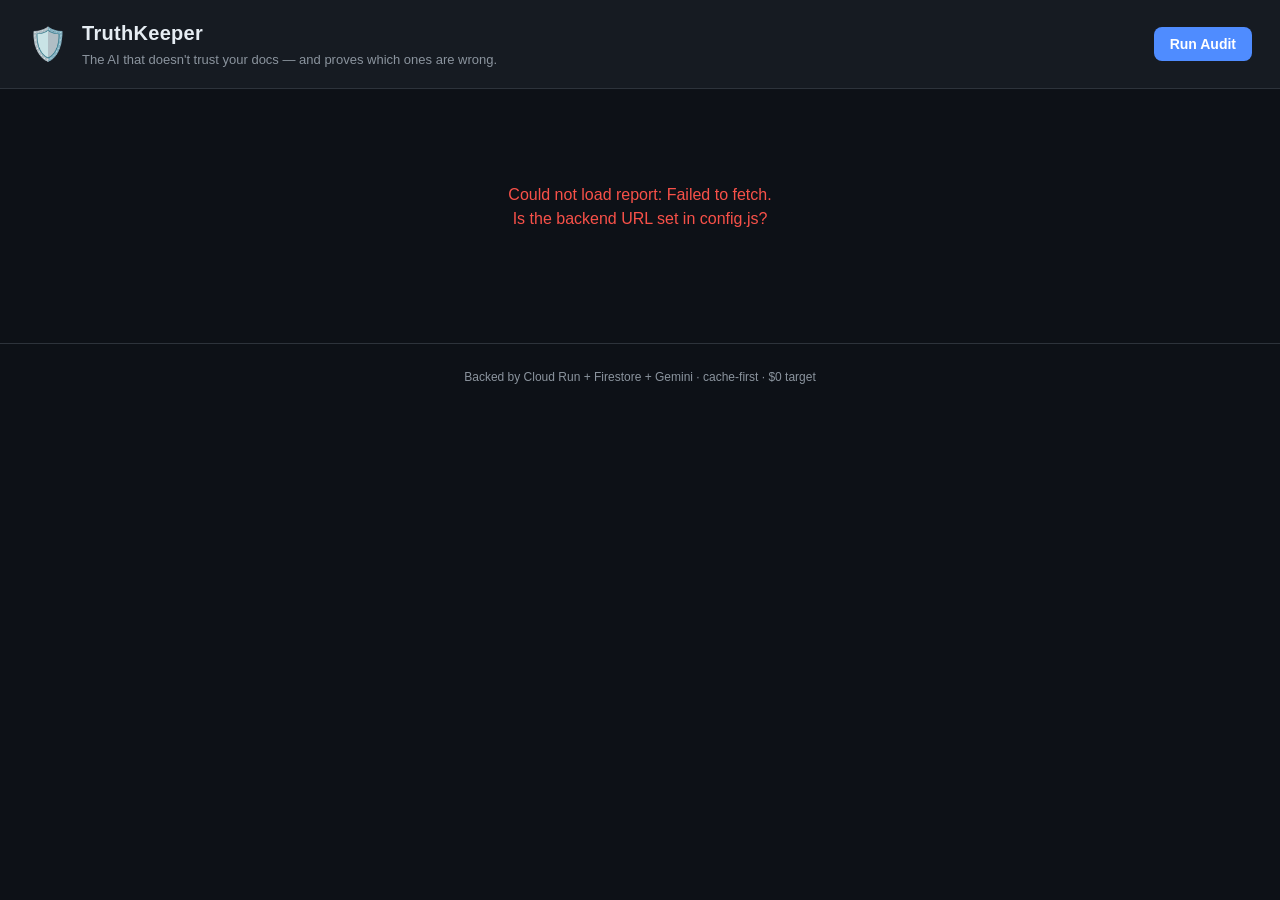
==== frontend/index.html @ b5f44711 "Scaffold TruthKeeper MVP: backend audit engine, seed corpus, frontend, docs" ====
<!DOCTYPE html>
<html lang="en">
<head>
  <meta charset="UTF-8" />
  <meta name="viewport" content="width=device-width, initial-scale=1.0" />
  <title>TruthKeeper — Rot Report</title>
  <link rel="stylesheet" href="styles.css" />
</head>
<body>
  <header class="topbar">
    <div class="brand">
      <span class="logo">🛡️</span>
      <div>
        <h1>TruthKeeper</h1>
        <p class="tagline">The AI that doesn't trust your docs — and proves which ones are wrong.</p>
      </div>
    </div>
    <div class="actions">
      <span id="cache-badge" class="cache-badge" hidden>showing cached audit</span>
      <button id="run-audit" class="btn">Run Audit</button>
    </div>
  </header>

  <main>
    <section class="summary" id="summary"></section>
    <section id="report" class="report">
      <div class="loading" id="loading">Loading Rot Report…</div>
    </section>
  </main>

  <footer class="foot">
    Backed by Cloud Run + Firestore + Gemini · cache-first · $0 target
  </footer>

  <script src="config.js"></script>
  <script src="app.js"></script>
</body>
</html>
---- frontend/styles.css ----
:root {
  --bg: #0d1117;
  --panel: #161b22;
  --panel-2: #1c2230;
  --border: #2d333b;
  --text: #e6edf3;
  --muted: #8b949e;
  --accent: #4f8cff;

  --red: #f85149;
  --orange: #e3883a;
  --yellow: #d4a72c;
  --green: #3fb950;
  --gray: #8b949e;
}

* { box-sizing: border-box; }

body {
  margin: 0;
  background: var(--bg);
  color: var(--text);
  font-family: -apple-system, BlinkMacSystemFont, "Segoe UI", Roboto, Helvetica, Arial, sans-serif;
  line-height: 1.5;
}

.topbar {
  display: flex;
  justify-content: space-between;
  align-items: center;
  padding: 18px 28px;
  border-bottom: 1px solid var(--border);
  background: var(--panel);
  position: sticky;
  top: 0;
  z-index: 10;
}

.brand { display: flex; align-items: center; gap: 14px; }
.logo { font-size: 32px; }
.topbar h1 { margin: 0; font-size: 20px; letter-spacing: 0.3px; }
.tagline { margin: 2px 0 0; color: var(--muted); font-size: 13px; }

.actions { display: flex; align-items: center; gap: 12px; }

.cache-badge {
  font-size: 12px;
  color: var(--muted);
  border: 1px solid var(--border);
  border-radius: 999px;
  padding: 4px 10px;
  background: var(--panel-2);
}

.btn {
  background: var(--accent);
  color: #fff;
  border: 0;
  border-radius: 8px;
  padding: 9px 16px;
  font-size: 14px;
  font-weight: 600;
  cursor: pointer;
}
.btn:disabled { opacity: 0.6; cursor: default; }

main { max-width: 980px; margin: 0 auto; padding: 24px 20px 64px; }

.summary {
  display: flex;
  gap: 12px;
  flex-wrap: wrap;
  margin-bottom: 22px;
}
.stat {
  background: var(--panel);
  border: 1px solid var(--border);
  border-radius: 10px;
  padding: 12px 18px;
  display: flex;
  flex-direction: column;
  min-width: 92px;
}
.stat-num { font-size: 24px; font-weight: 700; }
.stat-label { font-size: 12px; color: var(--muted); text-transform: capitalize; }
.stat-flag .stat-num { color: var(--orange); }

.report { display: flex; flex-direction: column; gap: 14px; }

.loading, .error {
  text-align: center;
  color: var(--muted);
  padding: 48px 0;
}
.error { color: var(--red); }

.card {
  background: var(--panel);
  border: 1px solid var(--border);
  border-left: 4px solid var(--gray);
  border-radius: 10px;
  padding: 16px 18px;
}
.card.s-contradictory { border-left-color: var(--red); }
.card.s-deprecated    { border-left-color: var(--orange); }
.card.s-stale         { border-left-color: var(--yellow); }
.card.s-uncertain     { border-left-color: var(--accent); }
.card.s-healthy       { border-left-color: var(--green); }

.card-head {
  display: flex;
  justify-content: space-between;
  align-items: flex-start;
  gap: 16px;
}
.card-title h3 { margin: 0 0 2px; font-size: 16px; }
.doc-id { color: var(--muted); font-size: 12px; }
.card-meta { display: flex; align-items: center; gap: 10px; white-space: nowrap; }

.badge {
  font-size: 12px;
  font-weight: 600;
  padding: 3px 9px;
  border-radius: 999px;
  color: #fff;
}
.badge.s-contradictory { background: var(--red); }
.badge.s-deprecated    { background: var(--orange); }
.badge.s-stale         { background: var(--yellow); color: #1a1a1a; }
.badge.s-uncertain     { background: var(--accent); }
.badge.s-healthy       { background: var(--green); color: #06230f; }

.confidence { font-weight: 700; font-size: 15px; }
.conf-low  { color: var(--red); }
.conf-mid  { color: var(--yellow); }
.conf-high { color: var(--green); }

h4 {
  margin: 14px 0 6px;
  font-size: 12px;
  text-transform: uppercase;
  letter-spacing: 0.6px;
  color: var(--muted);
}

.contradiction {
  background: var(--panel-2);
  border-radius: 8px;
  padding: 10px 12px;
  margin-bottom: 8px;
}
.vs { font-size: 13px; color: var(--muted); margin-bottom: 4px; }
.contradiction p { margin: 0 0 6px; }
blockquote {
  margin: 0;
  padding: 6px 12px;
  border-left: 3px solid var(--border);
  color: var(--muted);
  font-style: italic;
  font-size: 14px;
}

.evidence ul { margin: 0; padding-left: 20px; }
.evidence li { margin-bottom: 4px; }

.fix p { margin: 0; }

.card-foot {
  margin-top: 12px;
  font-size: 11px;
  color: var(--muted);
  text-align: right;
}

.foot {
  text-align: center;
  color: var(--muted);
  font-size: 12px;
  padding: 24px;
  border-top: 1px solid var(--border);
}
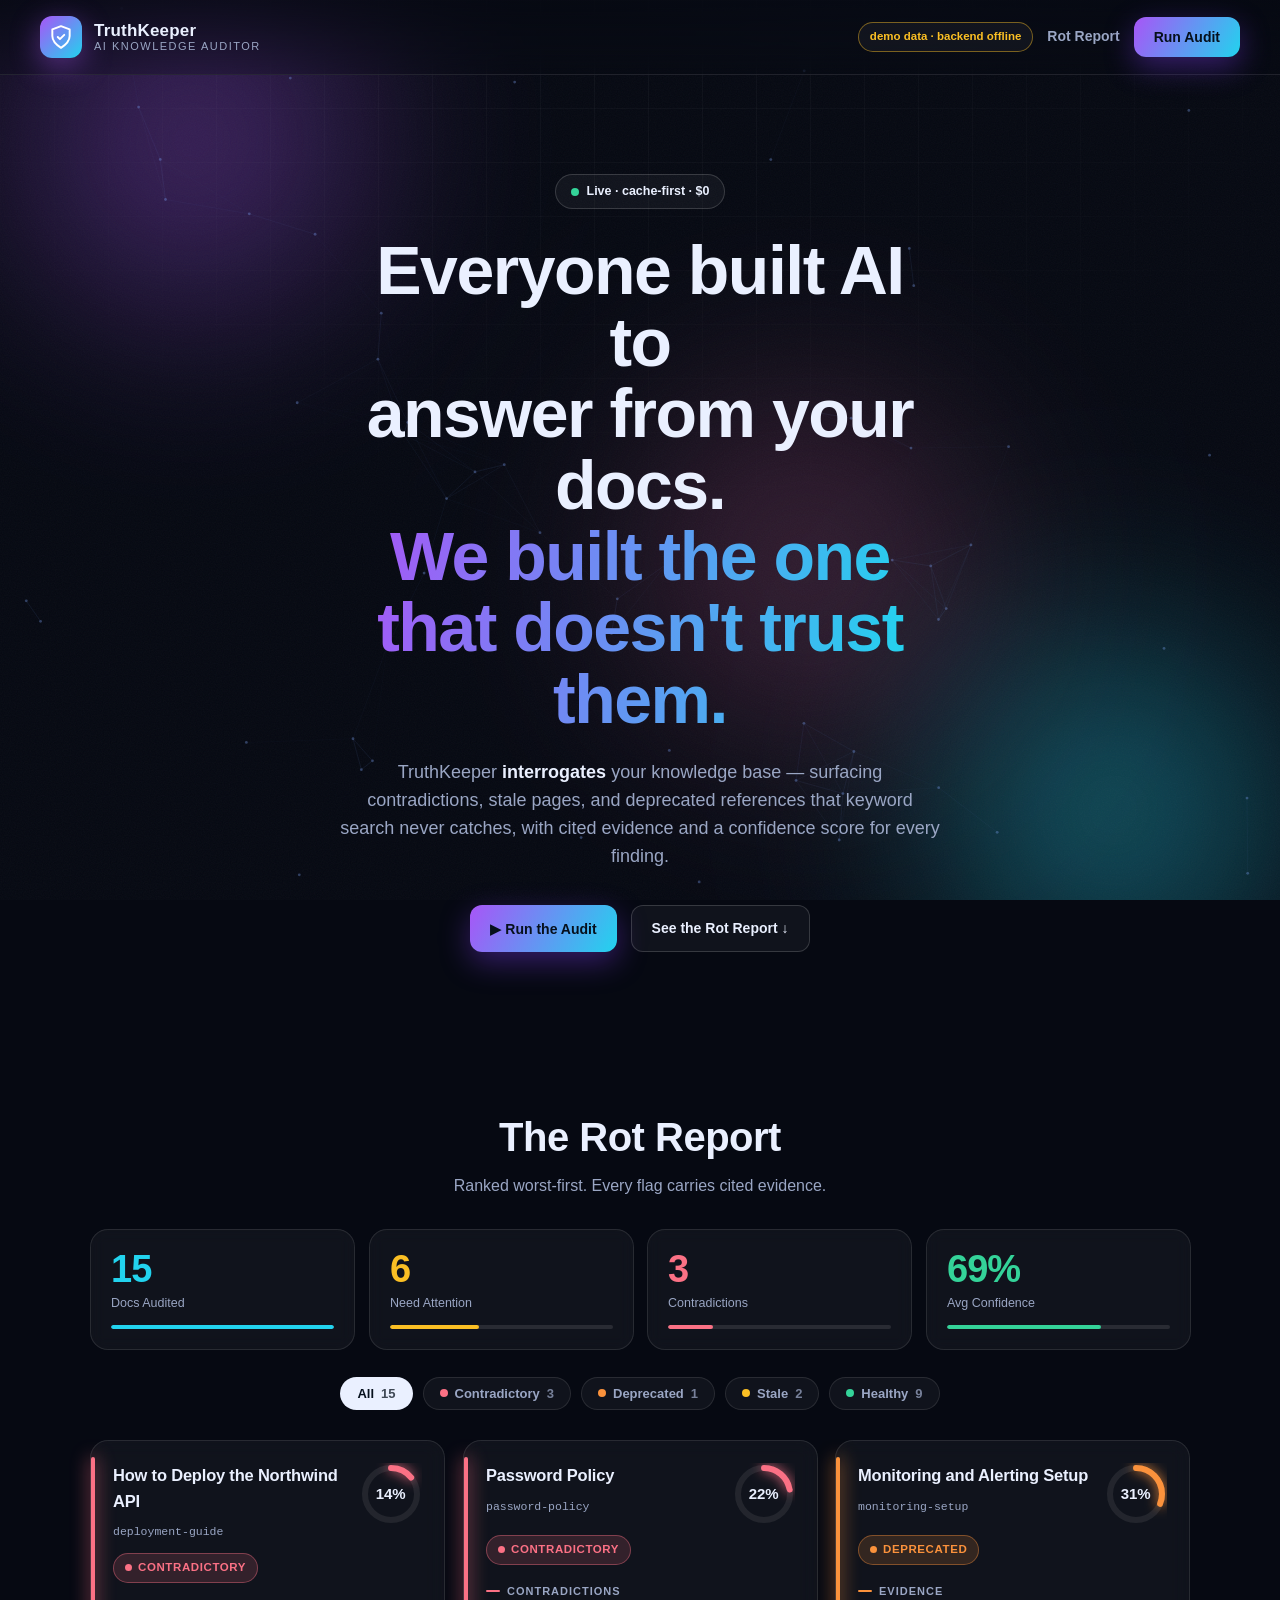
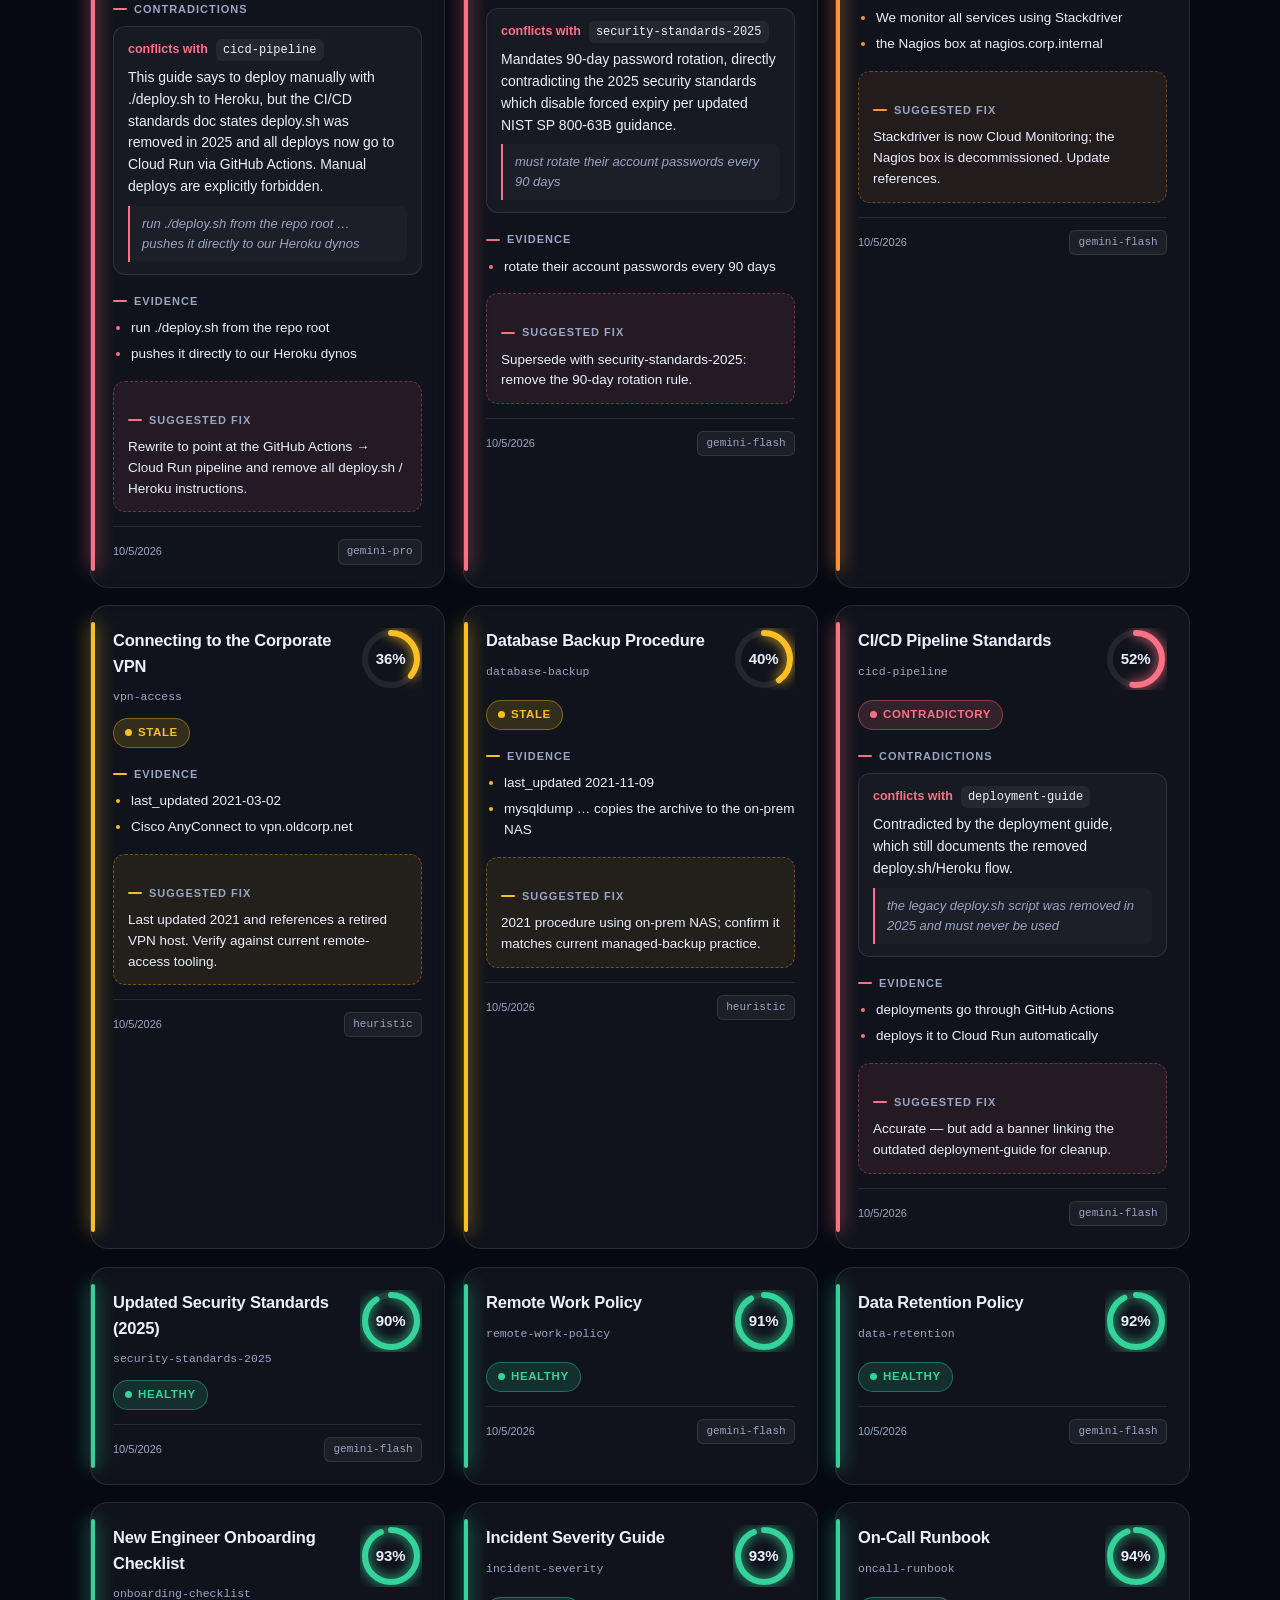
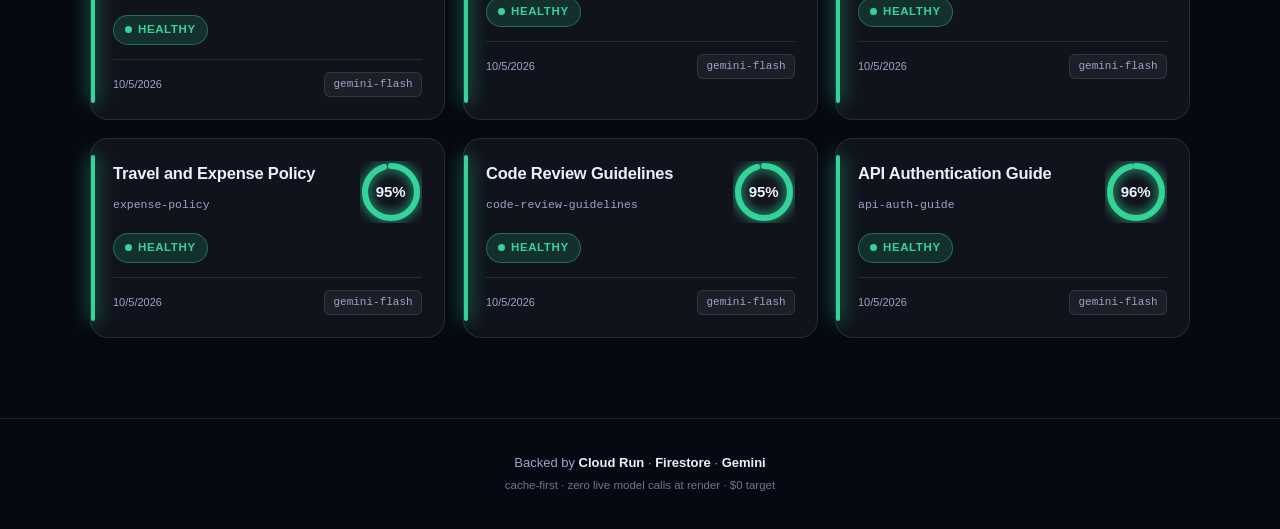
==== commit 18596b04: "Add animated frontend, API contract, MVP plan; merge Northwind corpus" ====
--- a/frontend/index.html
+++ b/frontend/index.html
@@ -4,35 +4,112 @@
   <meta charset="UTF-8" />
   <meta name="viewport" content="width=device-width, initial-scale=1.0" />
   <title>TruthKeeper — Rot Report</title>
+  <meta name="description" content="The AI that doesn't trust your documents — and proves which ones are wrong." />
+  <link rel="preconnect" href="https://fonts.googleapis.com" />
   <link rel="stylesheet" href="styles.css" />
 </head>
 <body>
-  <header class="topbar">
+  <!-- Animated background: drifting aurora blobs + constellation canvas + grain -->
+  <div class="bg" aria-hidden="true">
+    <div class="blob blob-1"></div>
+    <div class="blob blob-2"></div>
+    <div class="blob blob-3"></div>
+    <div class="grid-lines"></div>
+    <canvas id="constellation"></canvas>
+    <div class="grain"></div>
+  </div>
+
+  <!-- Radar scanning overlay (shown while auditing) -->
+  <div class="scan-overlay" id="scan-overlay" aria-hidden="true">
+    <div class="radar">
+      <div class="radar-sweep"></div>
+      <div class="radar-ring r1"></div>
+      <div class="radar-ring r2"></div>
+      <div class="radar-ring r3"></div>
+      <div class="radar-core"></div>
+    </div>
+    <div class="scan-text">
+      <span class="scan-title">Interrogating knowledge base</span>
+      <span class="scan-sub" id="scan-sub">booting auditor…</span>
+    </div>
+  </div>
+
+  <header class="nav">
     <div class="brand">
-      <span class="logo">🛡️</span>
-      <div>
-        <h1>TruthKeeper</h1>
-        <p class="tagline">The AI that doesn't trust your docs — and proves which ones are wrong.</p>
+      <span class="logo">
+        <svg viewBox="0 0 24 24" width="26" height="26" fill="none" stroke="currentColor" stroke-width="1.8" stroke-linecap="round" stroke-linejoin="round">
+          <path d="M12 2 4 5v6c0 5 3.5 8 8 11 4.5-3 8-6 8-11V5l-8-3Z"/>
+          <path d="m9 12 2 2 4-4"/>
+        </svg>
+      </span>
+      <div class="brand-text">
+        <span class="brand-name">TruthKeeper</span>
+        <span class="brand-kicker">AI Knowledge Auditor</span>
       </div>
     </div>
-    <div class="actions">
-      <span id="cache-badge" class="cache-badge" hidden>showing cached audit</span>
-      <button id="run-audit" class="btn">Run Audit</button>
+    <div class="nav-actions">
+      <span id="data-badge" class="pill pill-ghost" hidden></span>
+      <a href="#dashboard" class="nav-link">Rot Report</a>
+      <button id="run-audit" class="btn btn-primary magnetic">
+        <span class="btn-glow"></span>
+        <span class="btn-label">Run Audit</span>
+      </button>
     </div>
   </header>
 
   <main>
-    <section class="summary" id="summary"></section>
-    <section id="report" class="report">
-      <div class="loading" id="loading">Loading Rot Report…</div>
+    <!-- HERO -->
+    <section class="hero">
+      <div class="hero-badge reveal">
+        <span class="dot"></span> Live · cache-first · $0
+      </div>
+      <h1 class="hero-title">
+        <span class="line" data-text="Everyone built AI to">Everyone built AI to</span>
+        <span class="line" data-text="answer from your docs.">answer from your docs.</span>
+        <span class="line grad" data-text="We built the one that doesn't trust them.">We built the one that doesn't trust them.</span>
+      </h1>
+      <p class="hero-sub reveal">
+        TruthKeeper <em>interrogates</em> your knowledge base — surfacing contradictions,
+        stale pages, and deprecated references that keyword search never catches,
+        with cited evidence and a confidence score for every finding.
+      </p>
+      <div class="hero-cta reveal">
+        <button class="btn btn-primary magnetic" id="hero-audit">
+          <span class="btn-glow"></span>
+          <span class="btn-label">▶ Run the Audit</span>
+        </button>
+        <a href="#dashboard" class="btn btn-ghost">See the Rot Report ↓</a>
+      </div>
+
+      <div class="hero-scrim reveal" id="hero-stats"></div>
+    </section>
+
+    <!-- DASHBOARD -->
+    <section class="dashboard" id="dashboard">
+      <div class="section-head reveal">
+        <h2>The Rot Report</h2>
+        <p>Ranked worst-first. Every flag carries cited evidence.</p>
+      </div>
+
+      <div class="summary" id="summary" aria-live="polite"></div>
+
+      <div class="filters" id="filters" role="tablist" aria-label="Filter by status"></div>
+
+      <div class="report grid" id="report">
+        <div class="loading" id="loading">
+          <span class="spinner"></span> Loading Rot Report…
+        </div>
+      </div>
     </section>
   </main>
 
   <footer class="foot">
-    Backed by Cloud Run + Firestore + Gemini · cache-first · $0 target
+    <span>Backed by <b>Cloud Run</b> · <b>Firestore</b> · <b>Gemini</b></span>
+    <span class="foot-dim">cache-first · zero live model calls at render · $0 target</span>
   </footer>
 
   <script src="config.js"></script>
+  <script src="sample-data.js"></script>
   <script src="app.js"></script>
 </body>
 </html>
--- a/frontend/styles.css
+++ b/frontend/styles.css
@@ -1,181 +1,453 @@
+/* ============================================================
+   TruthKeeper — world-class animated frontend
+   Hand-rolled: no external runtime deps. Deploys static to
+   Firebase Hosting, works offline, respects reduced motion.
+   ============================================================ */
+
 :root {
-  --bg: #0d1117;
-  --panel: #161b22;
-  --panel-2: #1c2230;
-  --border: #2d333b;
-  --text: #e6edf3;
-  --muted: #8b949e;
-  --accent: #4f8cff;
-
-  --red: #f85149;
-  --orange: #e3883a;
-  --yellow: #d4a72c;
-  --green: #3fb950;
-  --gray: #8b949e;
+  --bg: #060912;
+  --bg-2: #0a0f1d;
+  --ink: #eaf0ff;
+  --muted: #9aa6c4;
+  --faint: #6b7695;
+
+  --glass: rgba(255, 255, 255, 0.045);
+  --glass-2: rgba(255, 255, 255, 0.07);
+  --stroke: rgba(255, 255, 255, 0.10);
+  --stroke-2: rgba(255, 255, 255, 0.16);
+
+  --cyan: #22d3ee;
+  --violet: #a855f7;
+  --pink: #f472b6;
+  --green: #34d399;
+  --amber: #fbbf24;
+  --red: #fb7185;
+  --blue: #60a5fa;
+
+  /* status */
+  --s-contradictory: #fb7185;
+  --s-deprecated: #fb923c;
+  --s-stale: #fbbf24;
+  --s-uncertain: #60a5fa;
+  --s-healthy: #34d399;
+
+  --radius: 18px;
+  --ease: cubic-bezier(0.22, 1, 0.36, 1);
+  --ease-spring: cubic-bezier(0.34, 1.56, 0.64, 1);
+  --maxw: 1180px;
 }
 
 * { box-sizing: border-box; }
+html { scroll-behavior: smooth; }
 
 body {
   margin: 0;
-  background: var(--bg);
-  color: var(--text);
-  font-family: -apple-system, BlinkMacSystemFont, "Segoe UI", Roboto, Helvetica, Arial, sans-serif;
-  line-height: 1.5;
-}
-
-.topbar {
-  display: flex;
-  justify-content: space-between;
-  align-items: center;
-  padding: 18px 28px;
-  border-bottom: 1px solid var(--border);
-  background: var(--panel);
-  position: sticky;
-  top: 0;
-  z-index: 10;
-}
-
-.brand { display: flex; align-items: center; gap: 14px; }
-.logo { font-size: 32px; }
-.topbar h1 { margin: 0; font-size: 20px; letter-spacing: 0.3px; }
-.tagline { margin: 2px 0 0; color: var(--muted); font-size: 13px; }
-
-.actions { display: flex; align-items: center; gap: 12px; }
-
-.cache-badge {
-  font-size: 12px;
-  color: var(--muted);
-  border: 1px solid var(--border);
-  border-radius: 999px;
-  padding: 4px 10px;
-  background: var(--panel-2);
-}
-
+  background: radial-gradient(1200px 800px at 70% -10%, #121a33 0%, var(--bg) 55%);
+  color: var(--ink);
+  font-family: "Inter", -apple-system, BlinkMacSystemFont, "Segoe UI", Roboto, Helvetica, Arial, sans-serif;
+  line-height: 1.55;
+  overflow-x: hidden;
+  -webkit-font-smoothing: antialiased;
+}
+
+::selection { background: rgba(168, 85, 247, 0.35); color: #fff; }
+
+/* custom scrollbar */
+::-webkit-scrollbar { width: 11px; }
+::-webkit-scrollbar-thumb {
+  background: linear-gradient(var(--violet), var(--cyan));
+  border-radius: 20px;
+  border: 3px solid var(--bg);
+}
+::-webkit-scrollbar-track { background: var(--bg); }
+
+/* ============================================================
+   Animated background
+   ============================================================ */
+.bg { position: fixed; inset: 0; z-index: -2; overflow: hidden; }
+
+.blob {
+  position: absolute;
+  width: 46vw; height: 46vw;
+  border-radius: 50%;
+  filter: blur(90px);
+  opacity: 0.5;
+  mix-blend-mode: screen;
+  will-change: transform;
+}
+.blob-1 { background: radial-gradient(circle, var(--violet), transparent 60%); top: -12vw; left: -8vw; animation: drift1 22s var(--ease) infinite alternate; }
+.blob-2 { background: radial-gradient(circle, var(--cyan), transparent 60%); bottom: -16vw; right: -10vw; animation: drift2 26s var(--ease) infinite alternate; }
+.blob-3 { background: radial-gradient(circle, var(--pink), transparent 60%); top: 30vh; left: 40vw; opacity: 0.3; animation: drift3 30s var(--ease) infinite alternate; }
+
+@keyframes drift1 { to { transform: translate(14vw, 10vh) scale(1.15); } }
+@keyframes drift2 { to { transform: translate(-12vw, -8vh) scale(1.1); } }
+@keyframes drift3 { to { transform: translate(-18vw, 12vh) scale(0.9); } }
+
+.grid-lines {
+  position: absolute; inset: 0;
+  background-image:
+    linear-gradient(rgba(255,255,255,0.03) 1px, transparent 1px),
+    linear-gradient(90deg, rgba(255,255,255,0.03) 1px, transparent 1px);
+  background-size: 54px 54px;
+  mask-image: radial-gradient(1000px 700px at 50% 0%, #000 10%, transparent 75%);
+  animation: gridfloat 20s linear infinite;
+}
+@keyframes gridfloat { to { background-position: 54px 54px; } }
+
+#constellation { position: absolute; inset: 0; width: 100%; height: 100%; opacity: 0.6; }
+
+.grain {
+  position: absolute; inset: 0; pointer-events: none; opacity: 0.04;
+  background-image: url("data:image/svg+xml,%3Csvg xmlns='http://www.w3.org/2000/svg' width='120' height='120'%3E%3Cfilter id='n'%3E%3CfeTurbulence type='fractalNoise' baseFrequency='0.85' numOctaves='3'/%3E%3C/filter%3E%3Crect width='100%25' height='100%25' filter='url(%23n)'/%3E%3C/svg%3E");
+}
+
+/* ============================================================
+   Nav
+   ============================================================ */
+.nav {
+  position: sticky; top: 0; z-index: 50;
+  display: flex; align-items: center; justify-content: space-between;
+  padding: 16px clamp(16px, 4vw, 40px);
+  backdrop-filter: blur(14px);
+  background: linear-gradient(180deg, rgba(6,9,18,0.75), rgba(6,9,18,0.25));
+  border-bottom: 1px solid var(--stroke);
+  animation: slideDown 0.8s var(--ease) both;
+}
+@keyframes slideDown { from { transform: translateY(-100%); opacity: 0; } }
+
+.brand { display: flex; align-items: center; gap: 12px; }
+.logo {
+  display: grid; place-items: center;
+  width: 42px; height: 42px; border-radius: 12px;
+  color: #fff;
+  background: linear-gradient(135deg, var(--violet), var(--cyan));
+  box-shadow: 0 8px 30px rgba(168,85,247,0.45);
+  animation: logoPulse 3.5s ease-in-out infinite;
+}
+@keyframes logoPulse { 50% { box-shadow: 0 8px 44px rgba(34,211,238,0.55); transform: translateY(-1px); } }
+.brand-text { display: flex; flex-direction: column; line-height: 1.15; }
+.brand-name { font-weight: 800; letter-spacing: 0.2px; font-size: 17px; }
+.brand-kicker { font-size: 11px; color: var(--muted); text-transform: uppercase; letter-spacing: 1.5px; }
+
+.nav-actions { display: flex; align-items: center; gap: 14px; }
+.nav-link { color: var(--muted); text-decoration: none; font-size: 14px; font-weight: 600; transition: color 0.25s; }
+.nav-link:hover { color: var(--ink); }
+
+.pill {
+  font-size: 11.5px; font-weight: 600; padding: 5px 11px; border-radius: 999px;
+  border: 1px solid var(--stroke-2);
+}
+.pill-ghost { color: var(--muted); background: var(--glass); }
+
+/* ============================================================
+   Buttons
+   ============================================================ */
 .btn {
-  background: var(--accent);
-  color: #fff;
-  border: 0;
-  border-radius: 8px;
-  padding: 9px 16px;
-  font-size: 14px;
-  font-weight: 600;
-  cursor: pointer;
-}
-.btn:disabled { opacity: 0.6; cursor: default; }
-
-main { max-width: 980px; margin: 0 auto; padding: 24px 20px 64px; }
-
+  position: relative; isolation: isolate;
+  display: inline-flex; align-items: center; gap: 8px;
+  padding: 12px 20px; border-radius: 12px; border: 1px solid var(--stroke-2);
+  font-size: 14px; font-weight: 700; cursor: pointer;
+  color: var(--ink); background: var(--glass-2);
+  transition: transform 0.25s var(--ease-spring), box-shadow 0.3s, border-color 0.3s;
+  overflow: hidden; text-decoration: none;
+}
+.btn:hover { transform: translateY(-2px); border-color: var(--stroke-2); }
+.btn:active { transform: translateY(0) scale(0.98); }
+
+.btn-primary {
+  border: none;
+  background: linear-gradient(120deg, var(--violet), var(--cyan));
+  color: #06101c;
+  box-shadow: 0 10px 30px rgba(124, 58, 237, 0.4);
+}
+.btn-primary:hover { box-shadow: 0 14px 44px rgba(34, 211, 238, 0.5); }
+.btn-glow {
+  position: absolute; inset: -2px; z-index: -1; border-radius: inherit;
+  background: linear-gradient(120deg, var(--violet), var(--cyan), var(--pink), var(--violet));
+  background-size: 300% 300%;
+  filter: blur(14px); opacity: 0; transition: opacity 0.35s;
+  animation: hue 6s linear infinite;
+}
+.btn-primary:hover .btn-glow { opacity: 0.9; }
+@keyframes hue { to { background-position: 300% 50%; } }
+
+.btn-ghost { background: var(--glass); color: var(--ink); }
+.btn[disabled] { opacity: 0.65; cursor: progress; }
+
+/* shimmering sweep on primary buttons */
+.btn-primary::after {
+  content: ""; position: absolute; top: 0; left: -120%; width: 60%; height: 100%;
+  background: linear-gradient(100deg, transparent, rgba(255,255,255,0.5), transparent);
+  transform: skewX(-18deg);
+  animation: sweep 4.5s var(--ease) infinite;
+}
+@keyframes sweep { 0%, 60% { left: -120%; } 85%, 100% { left: 160%; } }
+
+/* ============================================================
+   Hero
+   ============================================================ */
+main { max-width: var(--maxw); margin: 0 auto; padding: 0 clamp(16px, 4vw, 40px); }
+
+.hero { padding: clamp(60px, 11vh, 130px) 0 60px; text-align: center; }
+
+.hero-badge {
+  display: inline-flex; align-items: center; gap: 8px;
+  padding: 7px 15px; border-radius: 999px; font-size: 12.5px; font-weight: 600;
+  color: var(--ink); background: var(--glass); border: 1px solid var(--stroke-2);
+  margin-bottom: 26px;
+}
+.hero-badge .dot {
+  width: 8px; height: 8px; border-radius: 50%; background: var(--green);
+  box-shadow: 0 0 0 0 rgba(52,211,153,0.7); animation: ping 2s infinite;
+}
+@keyframes ping { 70%, 100% { box-shadow: 0 0 0 10px rgba(52,211,153,0); } }
+
+.hero-title {
+  font-size: clamp(32px, 6vw, 68px);
+  line-height: 1.05; font-weight: 850; letter-spacing: -1.5px;
+  margin: 0 auto 24px; max-width: 15ch;
+}
+.hero-title .line { display: block; opacity: 0; transform: translateY(26px); filter: blur(8px); animation: lineIn 0.9s var(--ease) forwards; }
+.hero-title .line:nth-child(1) { animation-delay: 0.15s; }
+.hero-title .line:nth-child(2) { animation-delay: 0.32s; }
+.hero-title .line:nth-child(3) { animation-delay: 0.52s; }
+@keyframes lineIn { to { opacity: 1; transform: translateY(0); filter: blur(0); } }
+
+.hero-title .grad {
+  background: linear-gradient(100deg, var(--violet), var(--cyan) 45%, var(--pink));
+  background-size: 220% auto;
+  -webkit-background-clip: text; background-clip: text; color: transparent;
+  animation: lineIn 0.9s var(--ease) 0.52s forwards, shimmer 7s linear infinite;
+}
+@keyframes shimmer { to { background-position: 220% center; } }
+
+.hero-sub { max-width: 60ch; margin: 0 auto 34px; color: var(--muted); font-size: clamp(15px, 1.8vw, 18px); }
+.hero-sub em { color: var(--ink); font-style: normal; font-weight: 600; }
+
+.hero-cta { display: flex; gap: 14px; justify-content: center; flex-wrap: wrap; }
+
+.hero-scrim { margin-top: 54px; }
+
+/* ============================================================
+   Reveal-on-scroll
+   ============================================================ */
+.reveal { opacity: 0; transform: translateY(28px); transition: opacity 0.8s var(--ease), transform 0.8s var(--ease); }
+.reveal.in { opacity: 1; transform: none; }
+
+/* ============================================================
+   Dashboard
+   ============================================================ */
+.dashboard { padding: 40px 0 80px; }
+.section-head { text-align: center; margin-bottom: 30px; }
+.section-head h2 { font-size: clamp(26px, 3.5vw, 40px); margin: 0 0 6px; letter-spacing: -0.5px; }
+.section-head p { color: var(--muted); margin: 0; }
+
+/* summary stat tiles */
 .summary {
-  display: flex;
-  gap: 12px;
-  flex-wrap: wrap;
-  margin-bottom: 22px;
+  display: grid; grid-template-columns: repeat(auto-fit, minmax(150px, 1fr));
+  gap: 14px; margin-bottom: 26px;
 }
 .stat {
-  background: var(--panel);
-  border: 1px solid var(--border);
-  border-radius: 10px;
-  padding: 12px 18px;
-  display: flex;
-  flex-direction: column;
-  min-width: 92px;
-}
-.stat-num { font-size: 24px; font-weight: 700; }
-.stat-label { font-size: 12px; color: var(--muted); text-transform: capitalize; }
-.stat-flag .stat-num { color: var(--orange); }
-
-.report { display: flex; flex-direction: column; gap: 14px; }
-
-.loading, .error {
-  text-align: center;
-  color: var(--muted);
-  padding: 48px 0;
-}
+  position: relative; overflow: hidden;
+  background: var(--glass); border: 1px solid var(--stroke); border-radius: var(--radius);
+  padding: 20px; backdrop-filter: blur(8px);
+  opacity: 0; transform: translateY(20px) scale(0.98);
+  animation: statIn 0.7s var(--ease-spring) forwards;
+}
+@keyframes statIn { to { opacity: 1; transform: none; } }
+.stat::before {
+  content: ""; position: absolute; top: 0; left: -100%; width: 70%; height: 100%;
+  background: linear-gradient(100deg, transparent, rgba(255,255,255,0.07), transparent);
+  animation: statShine 5s var(--ease) infinite; animation-delay: inherit;
+}
+@keyframes statShine { 0%, 70% { left: -100%; } 100% { left: 160%; } }
+.stat-num { font-size: 38px; font-weight: 850; line-height: 1; letter-spacing: -1px; }
+.stat-label { font-size: 12.5px; color: var(--muted); text-transform: capitalize; margin-top: 6px; display: block; }
+.stat.accent-flag .stat-num { color: var(--amber); }
+.stat .bar { height: 4px; border-radius: 4px; background: var(--stroke); margin-top: 12px; overflow: hidden; }
+.stat .bar > i { display: block; height: 100%; width: 0; border-radius: 4px; transition: width 1.1s var(--ease) 0.3s; }
+
+/* filter chips */
+.filters { display: flex; gap: 10px; flex-wrap: wrap; justify-content: center; margin-bottom: 30px; }
+.chip {
+  padding: 8px 16px; border-radius: 999px; font-size: 13px; font-weight: 600;
+  border: 1px solid var(--stroke); background: var(--glass); color: var(--muted);
+  cursor: pointer; transition: all 0.3s var(--ease); display: inline-flex; align-items: center; gap: 7px;
+}
+.chip:hover { color: var(--ink); border-color: var(--stroke-2); transform: translateY(-2px); }
+.chip.active { color: #06101c; background: var(--ink); border-color: transparent; }
+.chip .cnt { font-variant-numeric: tabular-nums; opacity: 0.75; }
+.chip .swatch { width: 8px; height: 8px; border-radius: 50%; }
+
+/* ============================================================
+   Report cards
+   ============================================================ */
+.grid { display: grid; grid-template-columns: repeat(auto-fill, minmax(340px, 1fr)); gap: 18px; }
+
+.card {
+  position: relative;
+  background: var(--glass); border: 1px solid var(--stroke); border-radius: var(--radius);
+  padding: 22px; backdrop-filter: blur(10px);
+  transform-style: preserve-3d; will-change: transform;
+  transition: transform 0.3s var(--ease), box-shadow 0.4s, border-color 0.4s, opacity 0.6s;
+  opacity: 0;
+}
+.card.in { animation: cardIn 0.75s var(--ease) forwards; }
+@keyframes cardIn { from { opacity: 0; transform: translateY(34px) rotateX(8deg); } to { opacity: 1; transform: none; } }
+
+.card::before {
+  content: ""; position: absolute; left: 0; top: 16px; bottom: 16px; width: 4px;
+  border-radius: 4px; background: var(--c, var(--muted));
+  box-shadow: 0 0 18px var(--c, transparent);
+}
+.card:hover { border-color: var(--stroke-2); box-shadow: 0 24px 60px rgba(0,0,0,0.5); }
+
+/* pointer-tilt glare */
+.card .glare {
+  position: absolute; inset: 0; border-radius: inherit; pointer-events: none;
+  background: radial-gradient(400px circle at var(--mx, 50%) var(--my, 50%), rgba(255,255,255,0.09), transparent 45%);
+  opacity: 0; transition: opacity 0.3s;
+}
+.card:hover .glare { opacity: 1; }
+
+.card.sev-contradictory { --c: var(--s-contradictory); }
+.card.sev-deprecated { --c: var(--s-deprecated); }
+.card.sev-stale { --c: var(--s-stale); }
+.card.sev-uncertain { --c: var(--s-uncertain); }
+.card.sev-healthy { --c: var(--s-healthy); }
+
+.card-head { display: flex; justify-content: space-between; align-items: flex-start; gap: 16px; }
+.card-title h3 { margin: 0 0 4px; font-size: 16.5px; letter-spacing: -0.2px; }
+.doc-id { font-size: 11.5px; color: var(--muted); font-family: ui-monospace, Menlo, monospace; }
+
+/* confidence ring */
+.ring { position: relative; width: 62px; height: 62px; flex: none; }
+.ring svg { transform: rotate(-90deg); display: block; }
+.ring .track { stroke: rgba(255,255,255,0.08); }
+.ring .meter { stroke: var(--c, var(--cyan)); stroke-linecap: round; transition: stroke-dashoffset 1.1s var(--ease) 0.25s; filter: drop-shadow(0 0 6px var(--c)); }
+.ring .pct { position: absolute; inset: 0; display: grid; place-items: center; font-size: 15px; font-weight: 800; font-variant-numeric: tabular-nums; }
+
+/* status badge */
+.badge {
+  display: inline-flex; align-items: center; gap: 6px;
+  font-size: 11.5px; font-weight: 700; padding: 5px 11px; border-radius: 999px;
+  text-transform: uppercase; letter-spacing: 0.6px;
+  color: var(--c); background: color-mix(in srgb, var(--c) 15%, transparent);
+  border: 1px solid color-mix(in srgb, var(--c) 40%, transparent);
+  margin-top: 10px;
+}
+.badge .bdot { width: 7px; height: 7px; border-radius: 50%; background: var(--c); }
+.card.sev-contradictory .badge .bdot,
+.card.sev-deprecated .badge .bdot { animation: ping2 1.6s infinite; }
+@keyframes ping2 { 0% { box-shadow: 0 0 0 0 var(--c); } 70%,100% { box-shadow: 0 0 0 7px transparent; } }
+
+/* sections inside card */
+.card h4 {
+  margin: 18px 0 8px; font-size: 11px; letter-spacing: 1px; text-transform: uppercase; color: var(--muted);
+  display: flex; align-items: center; gap: 7px;
+}
+.card h4::before { content: ""; width: 14px; height: 2px; border-radius: 2px; background: var(--c); }
+
+.contradiction {
+  background: rgba(255,255,255,0.03); border: 1px solid var(--stroke);
+  border-radius: 12px; padding: 12px 14px; margin-bottom: 10px;
+  transition: transform 0.3s var(--ease), background 0.3s;
+}
+.contradiction:hover { transform: translateX(4px); background: rgba(255,255,255,0.05); }
+.vs { font-size: 12.5px; color: var(--muted); margin-bottom: 6px; display: flex; align-items: center; gap: 8px; }
+.vs .tag { color: var(--c); font-weight: 700; }
+.vs code { color: var(--ink); background: rgba(255,255,255,0.06); padding: 2px 7px; border-radius: 6px; font-size: 12px; }
+.contradiction p { margin: 0 0 8px; font-size: 14px; }
+blockquote {
+  margin: 0; padding: 8px 12px; border-left: 2px solid var(--c);
+  color: var(--muted); font-style: italic; font-size: 13px;
+  background: rgba(255,255,255,0.02); border-radius: 0 8px 8px 0;
+}
+
+.evidence ul { margin: 0; padding-left: 18px; }
+.evidence li { margin-bottom: 5px; font-size: 13.5px; color: var(--ink); }
+.evidence li::marker { color: var(--c); }
+
+.fix { margin-top: 16px; padding: 12px 14px; border-radius: 12px;
+  background: color-mix(in srgb, var(--c) 8%, transparent);
+  border: 1px dashed color-mix(in srgb, var(--c) 35%, transparent); }
+.fix p { margin: 0; font-size: 13.5px; }
+
+.card-foot { margin-top: 14px; display: flex; justify-content: space-between; align-items: center;
+  font-size: 11px; color: var(--muted); border-top: 1px solid var(--stroke); padding-top: 12px; }
+.chipmodel { font-family: ui-monospace, Menlo, monospace; padding: 3px 8px; border-radius: 6px;
+  background: rgba(255,255,255,0.05); border: 1px solid var(--stroke); }
+
+.card.hide { display: none; }
+
+/* ============================================================
+   Loading / empty / error
+   ============================================================ */
+.loading, .empty, .error { grid-column: 1 / -1; text-align: center; color: var(--muted); padding: 60px 0; }
 .error { color: var(--red); }
-
-.card {
-  background: var(--panel);
-  border: 1px solid var(--border);
-  border-left: 4px solid var(--gray);
-  border-radius: 10px;
-  padding: 16px 18px;
-}
-.card.s-contradictory { border-left-color: var(--red); }
-.card.s-deprecated    { border-left-color: var(--orange); }
-.card.s-stale         { border-left-color: var(--yellow); }
-.card.s-uncertain     { border-left-color: var(--accent); }
-.card.s-healthy       { border-left-color: var(--green); }
-
-.card-head {
-  display: flex;
-  justify-content: space-between;
-  align-items: flex-start;
-  gap: 16px;
-}
-.card-title h3 { margin: 0 0 2px; font-size: 16px; }
-.doc-id { color: var(--muted); font-size: 12px; }
-.card-meta { display: flex; align-items: center; gap: 10px; white-space: nowrap; }
-
-.badge {
-  font-size: 12px;
-  font-weight: 600;
-  padding: 3px 9px;
-  border-radius: 999px;
-  color: #fff;
-}
-.badge.s-contradictory { background: var(--red); }
-.badge.s-deprecated    { background: var(--orange); }
-.badge.s-stale         { background: var(--yellow); color: #1a1a1a; }
-.badge.s-uncertain     { background: var(--accent); }
-.badge.s-healthy       { background: var(--green); color: #06230f; }
-
-.confidence { font-weight: 700; font-size: 15px; }
-.conf-low  { color: var(--red); }
-.conf-mid  { color: var(--yellow); }
-.conf-high { color: var(--green); }
-
-h4 {
-  margin: 14px 0 6px;
-  font-size: 12px;
-  text-transform: uppercase;
-  letter-spacing: 0.6px;
-  color: var(--muted);
-}
-
-.contradiction {
-  background: var(--panel-2);
-  border-radius: 8px;
-  padding: 10px 12px;
-  margin-bottom: 8px;
-}
-.vs { font-size: 13px; color: var(--muted); margin-bottom: 4px; }
-.contradiction p { margin: 0 0 6px; }
-blockquote {
-  margin: 0;
-  padding: 6px 12px;
-  border-left: 3px solid var(--border);
-  color: var(--muted);
-  font-style: italic;
-  font-size: 14px;
-}
-
-.evidence ul { margin: 0; padding-left: 20px; }
-.evidence li { margin-bottom: 4px; }
-
-.fix p { margin: 0; }
-
-.card-foot {
-  margin-top: 12px;
-  font-size: 11px;
-  color: var(--muted);
-  text-align: right;
-}
-
+.spinner {
+  display: inline-block; width: 16px; height: 16px; margin-right: 8px; vertical-align: -3px;
+  border: 2px solid rgba(255,255,255,0.2); border-top-color: var(--cyan); border-radius: 50%;
+  animation: spin 0.8s linear infinite;
+}
+@keyframes spin { to { transform: rotate(360deg); } }
+
+/* ============================================================
+   Radar scanning overlay
+   ============================================================ */
+.scan-overlay {
+  position: fixed; inset: 0; z-index: 100; display: none;
+  flex-direction: column; align-items: center; justify-content: center; gap: 34px;
+  background: radial-gradient(circle at 50% 42%, rgba(10,15,30,0.85), rgba(6,9,18,0.97));
+  backdrop-filter: blur(10px);
+}
+.scan-overlay.on { display: flex; animation: fadeIn 0.4s var(--ease); }
+@keyframes fadeIn { from { opacity: 0; } }
+
+.radar { position: relative; width: 230px; height: 230px; }
+.radar-ring { position: absolute; border-radius: 50%; border: 1px solid rgba(34,211,238,0.25); inset: 0; }
+.radar-ring.r2 { inset: 28px; } .radar-ring.r3 { inset: 56px; }
+.radar-sweep {
+  position: absolute; inset: 0; border-radius: 50%;
+  background: conic-gradient(from 0deg, rgba(34,211,238,0.55), transparent 25%);
+  mask: radial-gradient(circle, transparent 8px, #000 9px);
+  -webkit-mask: radial-gradient(circle, transparent 8px, #000 9px);
+  animation: radar 1.6s linear infinite;
+}
+@keyframes radar { to { transform: rotate(360deg); } }
+.radar-core { position: absolute; inset: 46%; border-radius: 50%; background: var(--cyan); box-shadow: 0 0 24px var(--cyan); animation: corePulse 1.6s ease-in-out infinite; }
+@keyframes corePulse { 50% { transform: scale(1.5); opacity: 0.6; } }
+
+.scan-text { text-align: center; }
+.scan-title { display: block; font-size: 20px; font-weight: 800; letter-spacing: -0.3px; }
+.scan-sub { display: block; margin-top: 6px; color: var(--cyan); font-family: ui-monospace, Menlo, monospace; font-size: 13px; min-height: 18px; }
+.scan-sub::after { content: "▋"; animation: caret 1s steps(1) infinite; }
+@keyframes caret { 50% { opacity: 0; } }
+
+/* ============================================================
+   Footer
+   ============================================================ */
 .foot {
-  text-align: center;
-  color: var(--muted);
-  font-size: 12px;
-  padding: 24px;
-  border-top: 1px solid var(--border);
-}
+  display: flex; flex-direction: column; align-items: center; gap: 4px;
+  padding: 34px; text-align: center; color: var(--muted); font-size: 13px;
+  border-top: 1px solid var(--stroke);
+}
+.foot b { color: var(--ink); }
+.foot-dim { font-size: 11.5px; opacity: 0.7; }
+
+/* ============================================================
+   Responsive
+   ============================================================ */
+@media (max-width: 640px) {
+  .nav-link { display: none; }
+  .grid { grid-template-columns: 1fr; }
+}
+
+/* ============================================================
+   Reduced motion
+   ============================================================ */
+@media (prefers-reduced-motion: reduce) {
+  *, *::before, *::after { animation-duration: 0.001ms !important; animation-iteration-count: 1 !important; transition-duration: 0.001ms !important; scroll-behavior: auto !important; }
+  .reveal { opacity: 1; transform: none; }
+  .card, .stat { opacity: 1; }
+}
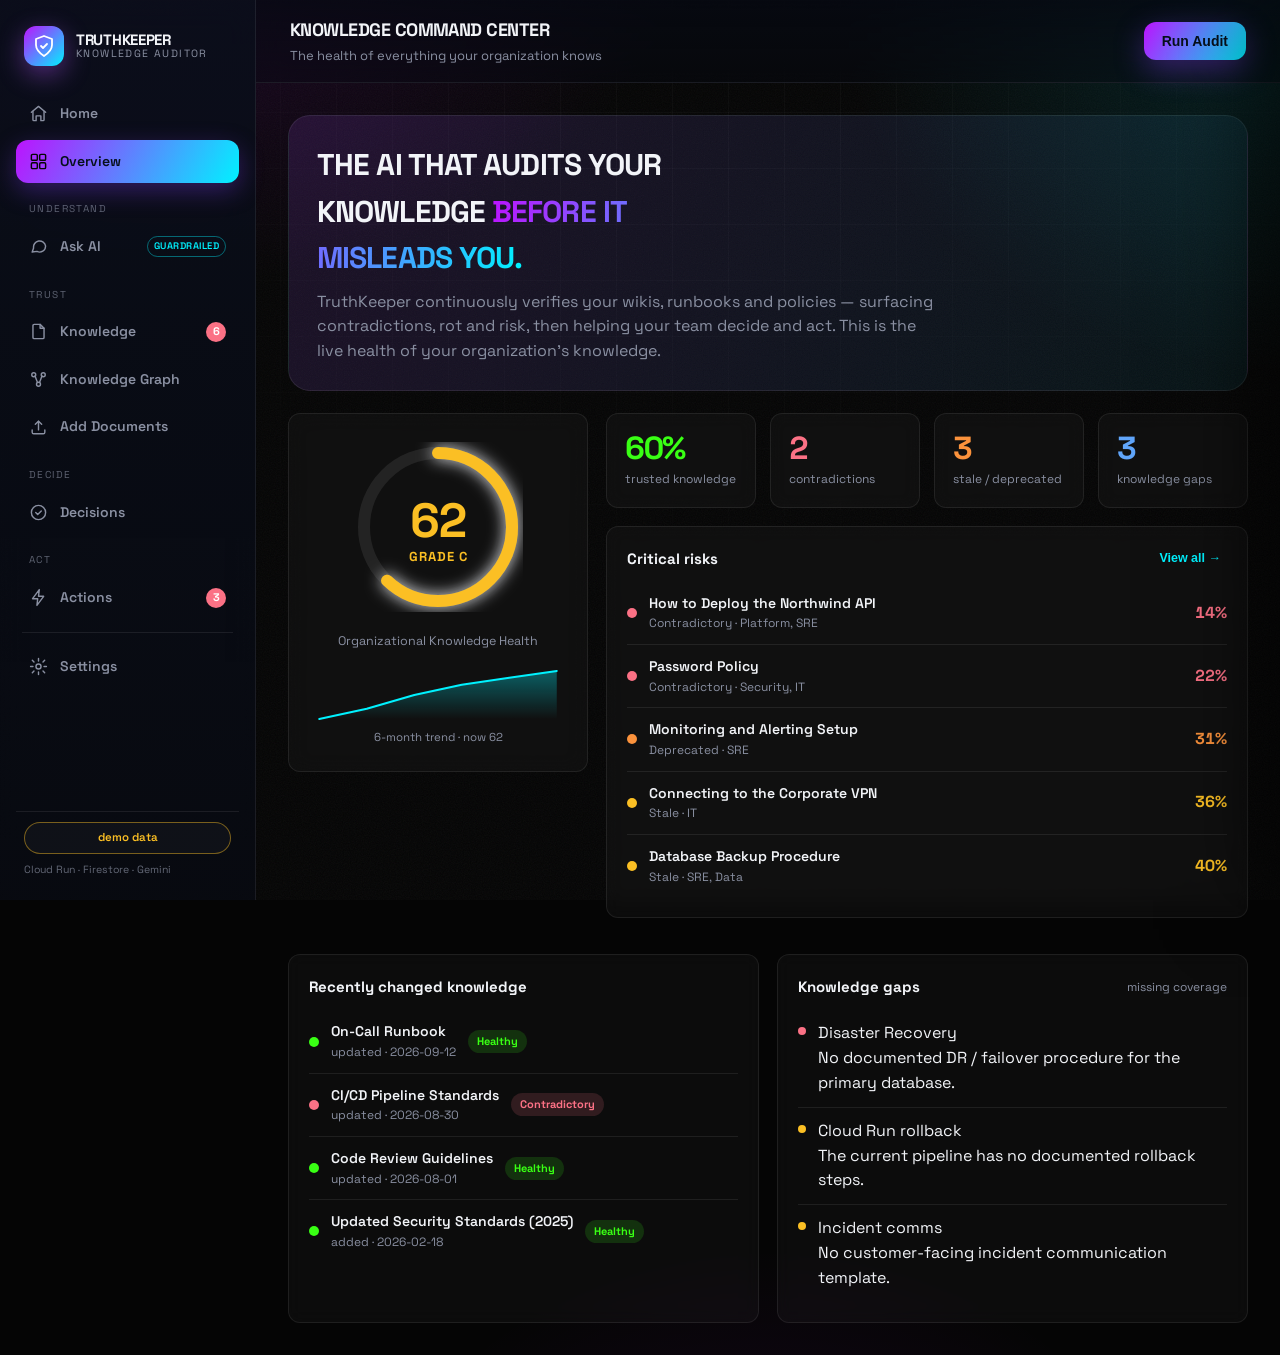
==== commit 57dfae4c: "Add landing page, merge Ask/Research, document upload & manage, backend insights Frontend: - New scr" ====
--- a/frontend/index.html
+++ b/frontend/index.html
@@ -3,13 +3,15 @@
 <head>
   <meta charset="UTF-8" />
   <meta name="viewport" content="width=device-width, initial-scale=1.0" />
-  <title>TruthKeeper — Rot Report</title>
-  <meta name="description" content="The AI that doesn't trust your documents — and proves which ones are wrong." />
+  <title>TruthKeeper</title>
+  <meta name="description" content="The AI that audits your knowledge before it misleads you." />
   <link rel="preconnect" href="https://fonts.googleapis.com" />
+  <link rel="preconnect" href="https://fonts.gstatic.com" crossorigin />
+  <link href="https://fonts.googleapis.com/css2?family=Space+Grotesk:wght@300;400;500;600;700&family=Syncopate:wght@400;700&display=swap" rel="stylesheet" />
   <link rel="stylesheet" href="styles.css" />
 </head>
 <body>
-  <!-- Animated background: drifting aurora blobs + constellation canvas + grain -->
+  <!-- Animated galaxy background (pure canvas, no dependencies) -->
   <div class="bg" aria-hidden="true">
     <div class="blob blob-1"></div>
     <div class="blob blob-2"></div>
@@ -19,13 +21,11 @@
     <div class="grain"></div>
   </div>
 
-  <!-- Radar scanning overlay (shown while auditing) -->
+  <!-- Radar scanning overlay -->
   <div class="scan-overlay" id="scan-overlay" aria-hidden="true">
     <div class="radar">
       <div class="radar-sweep"></div>
-      <div class="radar-ring r1"></div>
-      <div class="radar-ring r2"></div>
-      <div class="radar-ring r3"></div>
+      <div class="radar-ring r1"></div><div class="radar-ring r2"></div><div class="radar-ring r3"></div>
       <div class="radar-core"></div>
     </div>
     <div class="scan-text">
@@ -34,79 +34,109 @@
     </div>
   </div>
 
-  <header class="nav">
-    <div class="brand">
-      <span class="logo">
-        <svg viewBox="0 0 24 24" width="26" height="26" fill="none" stroke="currentColor" stroke-width="1.8" stroke-linecap="round" stroke-linejoin="round">
-          <path d="M12 2 4 5v6c0 5 3.5 8 8 11 4.5-3 8-6 8-11V5l-8-3Z"/>
-          <path d="m9 12 2 2 4-4"/>
-        </svg>
-      </span>
-      <div class="brand-text">
-        <span class="brand-name">TruthKeeper</span>
-        <span class="brand-kicker">AI Knowledge Auditor</span>
-      </div>
-    </div>
-    <div class="nav-actions">
-      <span id="data-badge" class="pill pill-ghost" hidden></span>
-      <a href="#dashboard" class="nav-link">Rot Report</a>
-      <button id="run-audit" class="btn btn-primary magnetic">
-        <span class="btn-glow"></span>
-        <span class="btn-label">Run Audit</span>
-      </button>
-    </div>
-  </header>
-
-  <main>
-    <!-- HERO -->
-    <section class="hero">
-      <div class="hero-badge reveal">
-        <span class="dot"></span> Live · cache-first · $0
-      </div>
-      <h1 class="hero-title">
-        <span class="line" data-text="Everyone built AI to">Everyone built AI to</span>
-        <span class="line" data-text="answer from your docs.">answer from your docs.</span>
-        <span class="line grad" data-text="We built the one that doesn't trust them.">We built the one that doesn't trust them.</span>
-      </h1>
-      <p class="hero-sub reveal">
-        TruthKeeper <em>interrogates</em> your knowledge base — surfacing contradictions,
-        stale pages, and deprecated references that keyword search never catches,
-        with cited evidence and a confidence score for every finding.
-      </p>
-      <div class="hero-cta reveal">
-        <button class="btn btn-primary magnetic" id="hero-audit">
-          <span class="btn-glow"></span>
-          <span class="btn-label">▶ Run the Audit</span>
-        </button>
-        <a href="#dashboard" class="btn btn-ghost">See the Rot Report ↓</a>
+  <div class="app">
+    <!-- SIDEBAR -->
+    <aside class="sidebar" id="sidebar">
+      <div class="side-brand">
+        <span class="logo">
+          <svg viewBox="0 0 24 24" width="24" height="24" fill="none" stroke="currentColor" stroke-width="1.8" stroke-linecap="round" stroke-linejoin="round">
+            <path d="M12 2 4 5v6c0 5 3.5 8 8 11 4.5-3 8-6 8-11V5l-8-3Z"/><path d="m9 12 2 2 4-4"/>
+          </svg>
+        </span>
+        <div class="brand-text">
+          <span class="brand-name">TruthKeeper</span>
+          <span class="brand-kicker">Knowledge Auditor</span>
+        </div>
       </div>
 
-      <div class="hero-scrim reveal" id="hero-stats"></div>
-    </section>
+      <nav class="side-nav" id="side-nav">
+        <a class="nav-item" href="landing.html">
+          <svg viewBox="0 0 24 24" class="ni"><path d="M3 10.5 12 3l9 7.5"/><path d="M5 9.3V20a1 1 0 0 0 1 1h3v-6h6v6h3a1 1 0 0 0 1-1V9.3"/></svg>
+          <span>Home</span>
+        </a>
+        <a class="nav-item" href="#/overview" data-view="overview">
+          <svg viewBox="0 0 24 24" class="ni"><rect x="3" y="3" width="7.5" height="7.5" rx="1.5"/><rect x="13.5" y="3" width="7.5" height="7.5" rx="1.5"/><rect x="13.5" y="13.5" width="7.5" height="7.5" rx="1.5"/><rect x="3" y="13.5" width="7.5" height="7.5" rx="1.5"/></svg>
+          <span>Overview</span>
+        </a>
 
-    <!-- DASHBOARD -->
-    <section class="dashboard" id="dashboard">
-      <div class="section-head reveal">
-        <h2>The Rot Report</h2>
-        <p>Ranked worst-first. Every flag carries cited evidence.</p>
+        <div class="nav-group">Understand</div>
+        <a class="nav-item" href="#/ask" data-view="ask">
+          <svg viewBox="0 0 24 24" class="ni"><path d="M21 11.5a7.5 7.5 0 0 1-10.9 6.7L4 19l1.8-5A7.5 7.5 0 1 1 21 11.5Z"/></svg>
+          <span>Ask AI</span><span class="ni-tag">guardrailed</span>
+        </a>
+
+        <div class="nav-group">Trust</div>
+        <a class="nav-item" href="#/knowledge" data-view="knowledge">
+          <svg viewBox="0 0 24 24" class="ni"><path d="M14 3H6.5A1.5 1.5 0 0 0 5 4.5v15A1.5 1.5 0 0 0 6.5 21h11a1.5 1.5 0 0 0 1.5-1.5V8z"/><path d="M14 3v5h5"/></svg>
+          <span>Knowledge</span><span class="ni-badge" id="nav-flagged"></span>
+        </a>
+        <a class="nav-item" href="#/graph" data-view="graph">
+          <svg viewBox="0 0 24 24" class="ni"><circle cx="6" cy="6" r="2.5"/><circle cx="18" cy="6" r="2.5"/><circle cx="12" cy="18" r="2.5"/><path d="M7.6 7.6 10.6 15.6M16.4 7.6 13.4 15.6"/></svg>
+          <span>Knowledge Graph</span>
+        </a>
+        <a class="nav-item" href="#/manage" data-view="manage">
+          <svg viewBox="0 0 24 24" class="ni"><path d="M12 15V4"/><path d="m8 8 4-4 4 4"/><path d="M4 15v3a2 2 0 0 0 2 2h12a2 2 0 0 0 2-2v-3"/></svg>
+          <span>Add Documents</span>
+        </a>
+
+        <div class="nav-group">Decide</div>
+        <a class="nav-item" href="#/decisions" data-view="decisions">
+          <svg viewBox="0 0 24 24" class="ni"><circle cx="12" cy="12" r="9"/><path d="m8.5 12 2.5 2.5 4.5-4.5"/></svg>
+          <span>Decisions</span>
+        </a>
+
+        <div class="nav-group">Act</div>
+        <a class="nav-item" href="#/actions" data-view="actions">
+          <svg viewBox="0 0 24 24" class="ni"><path d="M13 2 4.5 13.5H11l-1 8.5 8.5-11.5H12z"/></svg>
+          <span>Actions</span><span class="ni-badge" id="nav-actions"></span>
+        </a>
+
+        <div class="nav-sep"></div>
+        <a class="nav-item" href="#/settings" data-view="settings">
+          <svg viewBox="0 0 24 24" class="ni"><circle cx="12" cy="12" r="3.2"/><path d="M12 2v3M12 19v3M4.2 4.2l2.1 2.1M17.7 17.7l2.1 2.1M2 12h3M19 12h3M4.2 19.8l2.1-2.1M17.7 6.3l2.1-2.1"/></svg>
+          <span>Settings</span>
+        </a>
+      </nav>
+
+      <div class="side-foot">
+        <span id="data-badge" class="pill pill-ghost">connecting…</span>
+        <span class="side-foot-dim">Cloud Run · Firestore · Gemini</span>
       </div>
+    </aside>
 
-      <div class="summary" id="summary" aria-live="polite"></div>
+    <!-- WORKSPACE -->
+    <div class="workspace">
+      <header class="topbar">
+        <button class="icon-btn only-mobile" id="menu-toggle" aria-label="Menu">
+          <svg viewBox="0 0 24 24" width="22" height="22"><path d="M3 6h18M3 12h18M3 18h18" stroke="currentColor" stroke-width="2" stroke-linecap="round"/></svg>
+        </button>
+        <div class="tb-title">
+          <h1 id="view-title">Overview</h1>
+          <p id="view-sub">Knowledge health at a glance</p>
+        </div>
+        <div class="tb-actions">
+          <button id="run-audit" class="btn btn-primary magnetic">
+            <span class="btn-glow"></span>
+            <span class="btn-label">Run Audit</span>
+          </button>
+        </div>
+      </header>
 
-      <div class="filters" id="filters" role="tablist" aria-label="Filter by status"></div>
+      <main class="view-host" id="view-host">
+        <section class="view" id="view-overview"></section>
+        <section class="view" id="view-ask"></section>
+        <section class="view" id="view-knowledge"></section>
+        <section class="view" id="view-graph"></section>
+        <section class="view" id="view-manage"></section>
+        <section class="view" id="view-decisions"></section>
+        <section class="view" id="view-actions"></section>
+        <section class="view" id="view-settings"></section>
+      </main>
+    </div>
+  </div>
 
-      <div class="report grid" id="report">
-        <div class="loading" id="loading">
-          <span class="spinner"></span> Loading Rot Report…
-        </div>
-      </div>
-    </section>
-  </main>
-
-  <footer class="foot">
-    <span>Backed by <b>Cloud Run</b> · <b>Firestore</b> · <b>Gemini</b></span>
-    <span class="foot-dim">cache-first · zero live model calls at render · $0 target</span>
-  </footer>
+  <div class="scrim" id="scrim"></div>
+  <div class="drawer" id="drawer" aria-hidden="true"><div class="drawer-body" id="drawer-body"></div></div>
 
   <script src="config.js"></script>
   <script src="sample-data.js"></script>
--- a/frontend/styles.css
+++ b/frontend/styles.css
@@ -1,453 +1,519 @@
 /* ============================================================
-   TruthKeeper — world-class animated frontend
-   Hand-rolled: no external runtime deps. Deploys static to
-   Firebase Hosting, works offline, respects reduced motion.
+   TruthKeeper — product app shell + animated views
+   Hand-rolled, no runtime deps. Deploys static to Firebase.
    ============================================================ */
 
 :root {
-  --bg: #060912;
-  --bg-2: #0a0f1d;
-  --ink: #eaf0ff;
-  --muted: #9aa6c4;
-  --faint: #6b7695;
-
-  --glass: rgba(255, 255, 255, 0.045);
-  --glass-2: rgba(255, 255, 255, 0.07);
-  --stroke: rgba(255, 255, 255, 0.10);
+  --bg: #050505;
+  --ink: #f2f4f8;
+  --muted: #8a90a2;
+
+  --glass: rgba(255, 255, 255, 0.03);
+  --glass-2: rgba(255, 255, 255, 0.05);
+  --stroke: rgba(255, 255, 255, 0.08);
   --stroke-2: rgba(255, 255, 255, 0.16);
 
-  --cyan: #22d3ee;
-  --violet: #a855f7;
+  --cyan: #00f2ff;
+  --violet: #bc13fe;
   --pink: #f472b6;
-  --green: #34d399;
+  --green: #39ff14;
   --amber: #fbbf24;
   --red: #fb7185;
   --blue: #60a5fa;
 
-  /* status */
   --s-contradictory: #fb7185;
   --s-deprecated: #fb923c;
   --s-stale: #fbbf24;
   --s-uncertain: #60a5fa;
-  --s-healthy: #34d399;
-
-  --radius: 18px;
+  --s-healthy: #39ff14;
+
+  --radius: 12px;
   --ease: cubic-bezier(0.22, 1, 0.36, 1);
   --ease-spring: cubic-bezier(0.34, 1.56, 0.64, 1);
-  --maxw: 1180px;
+  --sidebar-w: 256px;
+  --disp: "Syncopate", "Space Grotesk", sans-serif;
+  --body: "Space Grotesk", -apple-system, BlinkMacSystemFont, "Segoe UI", Roboto, Helvetica, Arial, sans-serif;
 }
 
 * { box-sizing: border-box; }
 html { scroll-behavior: smooth; }
-
 body {
   margin: 0;
-  background: radial-gradient(1200px 800px at 70% -10%, #121a33 0%, var(--bg) 55%);
+  background:
+    radial-gradient(1000px 720px at 12% -8%, rgba(188,19,254,0.16), transparent 55%),
+    radial-gradient(900px 720px at 102% 0%, rgba(0,242,255,0.13), transparent 52%),
+    radial-gradient(760px 640px at 60% 118%, rgba(188,19,254,0.10), transparent 55%),
+    #050505;
   color: var(--ink);
-  font-family: "Inter", -apple-system, BlinkMacSystemFont, "Segoe UI", Roboto, Helvetica, Arial, sans-serif;
-  line-height: 1.55;
-  overflow-x: hidden;
-  -webkit-font-smoothing: antialiased;
-}
-
+  font-family: var(--body);
+  line-height: 1.55; -webkit-font-smoothing: antialiased; min-height: 100vh;
+}
 ::selection { background: rgba(168, 85, 247, 0.35); color: #fff; }
-
-/* custom scrollbar */
-::-webkit-scrollbar { width: 11px; }
-::-webkit-scrollbar-thumb {
-  background: linear-gradient(var(--violet), var(--cyan));
-  border-radius: 20px;
-  border: 3px solid var(--bg);
-}
-::-webkit-scrollbar-track { background: var(--bg); }
-
-/* ============================================================
-   Animated background
-   ============================================================ */
+::-webkit-scrollbar { width: 10px; height: 10px; }
+::-webkit-scrollbar-thumb { background: linear-gradient(var(--violet), var(--cyan)); border-radius: 20px; border: 3px solid var(--bg); }
+::-webkit-scrollbar-track { background: transparent; }
+a { color: inherit; text-decoration: none; }
+
+/* ---------------- animated background ---------------- */
 .bg { position: fixed; inset: 0; z-index: -2; overflow: hidden; }
-
-.blob {
-  position: absolute;
-  width: 46vw; height: 46vw;
-  border-radius: 50%;
-  filter: blur(90px);
-  opacity: 0.5;
-  mix-blend-mode: screen;
-  will-change: transform;
-}
-.blob-1 { background: radial-gradient(circle, var(--violet), transparent 60%); top: -12vw; left: -8vw; animation: drift1 22s var(--ease) infinite alternate; }
-.blob-2 { background: radial-gradient(circle, var(--cyan), transparent 60%); bottom: -16vw; right: -10vw; animation: drift2 26s var(--ease) infinite alternate; }
-.blob-3 { background: radial-gradient(circle, var(--pink), transparent 60%); top: 30vh; left: 40vw; opacity: 0.3; animation: drift3 30s var(--ease) infinite alternate; }
-
-@keyframes drift1 { to { transform: translate(14vw, 10vh) scale(1.15); } }
-@keyframes drift2 { to { transform: translate(-12vw, -8vh) scale(1.1); } }
-@keyframes drift3 { to { transform: translate(-18vw, 12vh) scale(0.9); } }
-
-.grid-lines {
-  position: absolute; inset: 0;
-  background-image:
-    linear-gradient(rgba(255,255,255,0.03) 1px, transparent 1px),
-    linear-gradient(90deg, rgba(255,255,255,0.03) 1px, transparent 1px);
-  background-size: 54px 54px;
-  mask-image: radial-gradient(1000px 700px at 50% 0%, #000 10%, transparent 75%);
-  animation: gridfloat 20s linear infinite;
-}
-@keyframes gridfloat { to { background-position: 54px 54px; } }
-
-#constellation { position: absolute; inset: 0; width: 100%; height: 100%; opacity: 0.6; }
-
-.grain {
-  position: absolute; inset: 0; pointer-events: none; opacity: 0.04;
-  background-image: url("data:image/svg+xml,%3Csvg xmlns='http://www.w3.org/2000/svg' width='120' height='120'%3E%3Cfilter id='n'%3E%3CfeTurbulence type='fractalNoise' baseFrequency='0.85' numOctaves='3'/%3E%3C/filter%3E%3Crect width='100%25' height='100%25' filter='url(%23n)'/%3E%3C/svg%3E");
-}
-
-/* ============================================================
-   Nav
-   ============================================================ */
-.nav {
-  position: sticky; top: 0; z-index: 50;
-  display: flex; align-items: center; justify-content: space-between;
-  padding: 16px clamp(16px, 4vw, 40px);
-  backdrop-filter: blur(14px);
-  background: linear-gradient(180deg, rgba(6,9,18,0.75), rgba(6,9,18,0.25));
-  border-bottom: 1px solid var(--stroke);
-  animation: slideDown 0.8s var(--ease) both;
-}
-@keyframes slideDown { from { transform: translateY(-100%); opacity: 0; } }
-
-.brand { display: flex; align-items: center; gap: 12px; }
-.logo {
-  display: grid; place-items: center;
-  width: 42px; height: 42px; border-radius: 12px;
-  color: #fff;
-  background: linear-gradient(135deg, var(--violet), var(--cyan));
-  box-shadow: 0 8px 30px rgba(168,85,247,0.45);
-  animation: logoPulse 3.5s ease-in-out infinite;
-}
-@keyframes logoPulse { 50% { box-shadow: 0 8px 44px rgba(34,211,238,0.55); transform: translateY(-1px); } }
-.brand-text { display: flex; flex-direction: column; line-height: 1.15; }
-.brand-name { font-weight: 800; letter-spacing: 0.2px; font-size: 17px; }
-.brand-kicker { font-size: 11px; color: var(--muted); text-transform: uppercase; letter-spacing: 1.5px; }
-
-.nav-actions { display: flex; align-items: center; gap: 14px; }
-.nav-link { color: var(--muted); text-decoration: none; font-size: 14px; font-weight: 600; transition: color 0.25s; }
-.nav-link:hover { color: var(--ink); }
-
-.pill {
-  font-size: 11.5px; font-weight: 600; padding: 5px 11px; border-radius: 999px;
-  border: 1px solid var(--stroke-2);
-}
+.bg::after { content: ""; position: absolute; inset: 0; pointer-events: none; background: radial-gradient(ellipse 100% 90% at 50% 40%, transparent 70%, rgba(0,0,0,0.35) 100%); }
+.blob { display: none; }
+.grid-lines { position: absolute; inset: 0; background-image: linear-gradient(rgba(255,255,255,0.022) 1px, transparent 1px), linear-gradient(90deg, rgba(255,255,255,0.022) 1px, transparent 1px); background-size: 56px 56px; mask-image: radial-gradient(1100px 760px at 55% 10%, #000 10%, transparent 72%); animation: gridfloat 24s linear infinite; }
+@keyframes gridfloat { to { background-position: 56px 56px; } }
+#constellation { display: none; }
+.grain { position: absolute; inset: 0; pointer-events: none; opacity: 0.05; background-image: url("data:image/svg+xml,%3Csvg xmlns='http://www.w3.org/2000/svg' width='120' height='120'%3E%3Cfilter id='n'%3E%3CfeTurbulence type='fractalNoise' baseFrequency='0.85' numOctaves='3'/%3E%3C/filter%3E%3Crect width='100%25' height='100%25' filter='url(%23n)'/%3E%3C/svg%3E"); }
+
+/* ---------------- app shell ---------------- */
+.app { display: grid; grid-template-columns: var(--sidebar-w) 1fr; min-height: 100vh; }
+
+.sidebar {
+  position: sticky; top: 0; height: 100vh;
+  display: flex; flex-direction: column; gap: 10px;
+  padding: 20px 16px;
+  background: linear-gradient(180deg, rgba(10,14,26,0.9), rgba(8,11,20,0.7));
+  backdrop-filter: blur(16px); border-right: 1px solid var(--stroke);
+  z-index: 40;
+}
+.side-brand { display: flex; align-items: center; gap: 12px; padding: 6px 8px 16px; }
+.logo { display: grid; place-items: center; width: 40px; height: 40px; border-radius: 12px; color: #fff; background: linear-gradient(135deg, var(--violet), var(--cyan)); box-shadow: 0 8px 26px rgba(168,85,247,0.45); animation: logoPulse 3.5s ease-in-out infinite; }
+@keyframes logoPulse { 50% { box-shadow: 0 8px 40px rgba(34,211,238,0.55); } }
+.brand-text { display: flex; flex-direction: column; line-height: 1.1; }
+.brand-name { font-family: var(--disp); font-weight: 700; font-size: 15px; text-transform: uppercase; letter-spacing: -0.02em; }
+.brand-kicker { font-size: 10.5px; color: var(--muted); text-transform: uppercase; letter-spacing: 1.4px; }
+
+.side-nav { display: flex; flex-direction: column; gap: 4px; flex: 1; }
+.nav-item {
+  position: relative; display: flex; align-items: center; gap: 12px;
+  padding: 11px 13px; border-radius: 12px; color: var(--muted);
+  font-size: 14px; font-weight: 600; cursor: pointer;
+  transition: color 0.25s, background 0.25s, transform 0.25s var(--ease);
+}
+.nav-item .ni { width: 19px; height: 19px; fill: none; stroke: currentColor; stroke-width: 1.8; stroke-linecap: round; stroke-linejoin: round; flex: none; }
+.nav-item:hover { color: var(--ink); background: var(--glass); transform: translateX(2px); }
+.nav-item.active { color: #06101c; background: linear-gradient(120deg, var(--violet), var(--cyan)); box-shadow: 0 8px 24px rgba(124,58,237,0.35); }
+.nav-item.active .ni { stroke: #050505; }
+.ni-badge { margin-left: auto; min-width: 20px; height: 20px; padding: 0 6px; border-radius: 999px; background: var(--red); color: #fff; font-size: 11px; font-weight: 800; display: inline-grid; place-items: center; }
+.nav-item.active .ni-badge { background: rgba(6,16,28,0.3); color: #06101c; }
+.ni-tag { margin-left: auto; font-size: 9.5px; letter-spacing: 0.5px; text-transform: uppercase; color: var(--cyan); border: 1px solid color-mix(in srgb, var(--cyan) 40%, transparent); padding: 2px 6px; border-radius: 999px; }
+.nav-item.active .ni-tag { color: #06101c; border-color: rgba(6,16,28,0.3); }
+.nav-sep { height: 1px; background: var(--stroke); margin: 8px 6px; }
+
+.side-foot { display: flex; flex-direction: column; gap: 8px; padding: 10px 8px 2px; border-top: 1px solid var(--stroke); }
+.side-foot-dim { font-size: 10.5px; color: var(--muted); opacity: 0.7; }
+.pill { font-size: 11.5px; font-weight: 600; padding: 6px 11px; border-radius: 999px; border: 1px solid var(--stroke-2); text-align: center; }
 .pill-ghost { color: var(--muted); background: var(--glass); }
 
-/* ============================================================
-   Buttons
-   ============================================================ */
-.btn {
-  position: relative; isolation: isolate;
-  display: inline-flex; align-items: center; gap: 8px;
-  padding: 12px 20px; border-radius: 12px; border: 1px solid var(--stroke-2);
-  font-size: 14px; font-weight: 700; cursor: pointer;
-  color: var(--ink); background: var(--glass-2);
-  transition: transform 0.25s var(--ease-spring), box-shadow 0.3s, border-color 0.3s;
-  overflow: hidden; text-decoration: none;
-}
-.btn:hover { transform: translateY(-2px); border-color: var(--stroke-2); }
+/* ---------------- workspace ---------------- */
+.workspace { display: flex; flex-direction: column; min-width: 0; }
+.topbar {
+  position: sticky; top: 0; z-index: 30;
+  display: flex; align-items: center; gap: 16px;
+  padding: 16px clamp(16px, 3vw, 34px);
+  background: linear-gradient(180deg, rgba(6,9,18,0.8), rgba(6,9,18,0.4));
+  backdrop-filter: blur(14px); border-bottom: 1px solid var(--stroke);
+}
+.tb-title h1 { margin: 0; font-family: var(--disp); font-size: 18px; text-transform: uppercase; letter-spacing: -0.03em; animation: fadeUp 0.5s var(--ease); }
+.tb-title p { margin: 2px 0 0; color: var(--muted); font-size: 13px; }
+@keyframes fadeUp { from { opacity: 0; transform: translateY(6px); } }
+.tb-actions { margin-left: auto; display: flex; gap: 12px; align-items: center; }
+.icon-btn { background: var(--glass); border: 1px solid var(--stroke); color: var(--ink); border-radius: 10px; width: 40px; height: 40px; display: grid; place-items: center; cursor: pointer; }
+.only-mobile { display: none; }
+
+.view-host { padding: clamp(18px, 3vw, 32px); max-width: 1200px; width: 100%; }
+.view { display: none; animation: viewIn 0.5s var(--ease); }
+.view.active { display: block; }
+@keyframes viewIn { from { opacity: 0; transform: translateY(14px); } }
+
+/* ---------------- buttons ---------------- */
+.btn { position: relative; isolation: isolate; display: inline-flex; align-items: center; gap: 8px; padding: 11px 18px; border-radius: 12px; border: 1px solid var(--stroke-2); font-size: 14px; font-weight: 700; cursor: pointer; color: var(--ink); background: var(--glass-2); transition: transform 0.25s var(--ease-spring), box-shadow 0.3s, border-color 0.3s; overflow: hidden; }
+.btn:hover { transform: translateY(-2px); }
 .btn:active { transform: translateY(0) scale(0.98); }
-
-.btn-primary {
-  border: none;
-  background: linear-gradient(120deg, var(--violet), var(--cyan));
-  color: #06101c;
-  box-shadow: 0 10px 30px rgba(124, 58, 237, 0.4);
-}
-.btn-primary:hover { box-shadow: 0 14px 44px rgba(34, 211, 238, 0.5); }
-.btn-glow {
-  position: absolute; inset: -2px; z-index: -1; border-radius: inherit;
-  background: linear-gradient(120deg, var(--violet), var(--cyan), var(--pink), var(--violet));
-  background-size: 300% 300%;
-  filter: blur(14px); opacity: 0; transition: opacity 0.35s;
-  animation: hue 6s linear infinite;
-}
+.btn-primary { border: none; background: linear-gradient(120deg, var(--violet), var(--cyan)); color: #06101c; box-shadow: 0 10px 30px rgba(124,58,237,0.4); }
+.btn-primary:hover { box-shadow: 0 14px 44px rgba(34,211,238,0.5); }
+.btn-glow { position: absolute; inset: -2px; z-index: -1; border-radius: inherit; background: linear-gradient(120deg, var(--violet), var(--cyan), var(--pink), var(--violet)); background-size: 300% 300%; filter: blur(14px); opacity: 0; transition: opacity 0.35s; animation: hue 6s linear infinite; }
 .btn-primary:hover .btn-glow { opacity: 0.9; }
 @keyframes hue { to { background-position: 300% 50%; } }
-
-.btn-ghost { background: var(--glass); color: var(--ink); }
-.btn[disabled] { opacity: 0.65; cursor: progress; }
-
-/* shimmering sweep on primary buttons */
-.btn-primary::after {
-  content: ""; position: absolute; top: 0; left: -120%; width: 60%; height: 100%;
-  background: linear-gradient(100deg, transparent, rgba(255,255,255,0.5), transparent);
-  transform: skewX(-18deg);
-  animation: sweep 4.5s var(--ease) infinite;
-}
-@keyframes sweep { 0%, 60% { left: -120%; } 85%, 100% { left: 160%; } }
-
-/* ============================================================
-   Hero
-   ============================================================ */
-main { max-width: var(--maxw); margin: 0 auto; padding: 0 clamp(16px, 4vw, 40px); }
-
-.hero { padding: clamp(60px, 11vh, 130px) 0 60px; text-align: center; }
-
-.hero-badge {
-  display: inline-flex; align-items: center; gap: 8px;
-  padding: 7px 15px; border-radius: 999px; font-size: 12.5px; font-weight: 600;
-  color: var(--ink); background: var(--glass); border: 1px solid var(--stroke-2);
-  margin-bottom: 26px;
-}
-.hero-badge .dot {
-  width: 8px; height: 8px; border-radius: 50%; background: var(--green);
-  box-shadow: 0 0 0 0 rgba(52,211,153,0.7); animation: ping 2s infinite;
-}
-@keyframes ping { 70%, 100% { box-shadow: 0 0 0 10px rgba(52,211,153,0); } }
-
-.hero-title {
-  font-size: clamp(32px, 6vw, 68px);
-  line-height: 1.05; font-weight: 850; letter-spacing: -1.5px;
-  margin: 0 auto 24px; max-width: 15ch;
-}
-.hero-title .line { display: block; opacity: 0; transform: translateY(26px); filter: blur(8px); animation: lineIn 0.9s var(--ease) forwards; }
-.hero-title .line:nth-child(1) { animation-delay: 0.15s; }
-.hero-title .line:nth-child(2) { animation-delay: 0.32s; }
-.hero-title .line:nth-child(3) { animation-delay: 0.52s; }
-@keyframes lineIn { to { opacity: 1; transform: translateY(0); filter: blur(0); } }
-
-.hero-title .grad {
-  background: linear-gradient(100deg, var(--violet), var(--cyan) 45%, var(--pink));
-  background-size: 220% auto;
-  -webkit-background-clip: text; background-clip: text; color: transparent;
-  animation: lineIn 0.9s var(--ease) 0.52s forwards, shimmer 7s linear infinite;
-}
-@keyframes shimmer { to { background-position: 220% center; } }
-
-.hero-sub { max-width: 60ch; margin: 0 auto 34px; color: var(--muted); font-size: clamp(15px, 1.8vw, 18px); }
-.hero-sub em { color: var(--ink); font-style: normal; font-weight: 600; }
-
-.hero-cta { display: flex; gap: 14px; justify-content: center; flex-wrap: wrap; }
-
-.hero-scrim { margin-top: 54px; }
-
-/* ============================================================
-   Reveal-on-scroll
-   ============================================================ */
-.reveal { opacity: 0; transform: translateY(28px); transition: opacity 0.8s var(--ease), transform 0.8s var(--ease); }
+.btn-ghost { background: var(--glass); }
+.btn-sm { padding: 8px 13px; font-size: 13px; }
+.btn[disabled] { opacity: 0.6; cursor: progress; }
+
+/* ---------------- shared bits ---------------- */
+.reveal { opacity: 0; transform: translateY(22px); transition: opacity 0.7s var(--ease), transform 0.7s var(--ease); }
 .reveal.in { opacity: 1; transform: none; }
-
-/* ============================================================
-   Dashboard
-   ============================================================ */
-.dashboard { padding: 40px 0 80px; }
-.section-head { text-align: center; margin-bottom: 30px; }
-.section-head h2 { font-size: clamp(26px, 3.5vw, 40px); margin: 0 0 6px; letter-spacing: -0.5px; }
-.section-head p { color: var(--muted); margin: 0; }
-
-/* summary stat tiles */
-.summary {
-  display: grid; grid-template-columns: repeat(auto-fit, minmax(150px, 1fr));
-  gap: 14px; margin-bottom: 26px;
-}
-.stat {
-  position: relative; overflow: hidden;
-  background: var(--glass); border: 1px solid var(--stroke); border-radius: var(--radius);
-  padding: 20px; backdrop-filter: blur(8px);
-  opacity: 0; transform: translateY(20px) scale(0.98);
-  animation: statIn 0.7s var(--ease-spring) forwards;
-}
+.section-head { margin: 6px 0 18px; }
+.section-head h2 { font-size: 20px; margin: 0 0 4px; letter-spacing: -0.3px; }
+.section-head p { margin: 0; color: var(--muted); font-size: 13.5px; }
+
+/* ---------------- overview ---------------- */
+.welcome { position: relative; overflow: hidden; border-radius: 22px; padding: 26px 28px; margin-bottom: 22px; border: 1px solid var(--stroke); background: linear-gradient(120deg, rgba(168,85,247,0.14), rgba(34,211,238,0.08)); }
+.welcome h2 { margin: 0 0 8px; font-size: clamp(22px, 3vw, 30px); letter-spacing: -0.6px; max-width: 22ch; }
+.welcome .grad { background: linear-gradient(100deg, var(--violet), var(--cyan) 50%, var(--pink)); background-size: 200% auto; -webkit-background-clip: text; background-clip: text; color: transparent; animation: shimmer 7s linear infinite; }
+@keyframes shimmer { to { background-position: 200% center; } }
+.welcome p { margin: 0; color: var(--muted); max-width: 62ch; }
+
+.ov-grid { display: grid; grid-template-columns: 300px 1fr; gap: 18px; align-items: start; }
+.score-card { border: 1px solid var(--stroke); background: var(--glass); border-radius: var(--radius); padding: 24px; text-align: center; backdrop-filter: blur(10px); }
+.score-ring { position: relative; width: 180px; height: 180px; margin: 4px auto 10px; }
+.score-ring svg { transform: rotate(-90deg); }
+.score-ring .track { stroke: rgba(255,255,255,0.08); }
+.score-ring .meter { stroke-linecap: round; transition: stroke-dashoffset 1.3s var(--ease) 0.2s; filter: drop-shadow(0 0 8px currentColor); }
+.score-center { position: absolute; inset: 0; display: grid; place-content: center; gap: 2px; }
+.score-num { font-size: 48px; font-weight: 850; line-height: 1; font-variant-numeric: tabular-nums; }
+.score-grade { font-size: 13px; font-weight: 700; letter-spacing: 1px; }
+.score-label { color: var(--muted); font-size: 12.5px; margin-top: 6px; }
+
+.kpi-grid { display: grid; grid-template-columns: repeat(auto-fit, minmax(150px, 1fr)); gap: 14px; }
+.stat { position: relative; overflow: hidden; background: var(--glass); border: 1px solid var(--stroke); border-radius: var(--radius); padding: 18px; backdrop-filter: blur(8px); opacity: 0; transform: translateY(16px); animation: statIn 0.6s var(--ease-spring) forwards; }
 @keyframes statIn { to { opacity: 1; transform: none; } }
-.stat::before {
-  content: ""; position: absolute; top: 0; left: -100%; width: 70%; height: 100%;
-  background: linear-gradient(100deg, transparent, rgba(255,255,255,0.07), transparent);
-  animation: statShine 5s var(--ease) infinite; animation-delay: inherit;
-}
+.stat::before { content: ""; position: absolute; top: 0; left: -100%; width: 70%; height: 100%; background: linear-gradient(100deg, transparent, rgba(255,255,255,0.06), transparent); animation: statShine 5s var(--ease) infinite; animation-delay: inherit; }
 @keyframes statShine { 0%, 70% { left: -100%; } 100% { left: 160%; } }
-.stat-num { font-size: 38px; font-weight: 850; line-height: 1; letter-spacing: -1px; }
-.stat-label { font-size: 12.5px; color: var(--muted); text-transform: capitalize; margin-top: 6px; display: block; }
-.stat.accent-flag .stat-num { color: var(--amber); }
+.stat-num { font-size: 32px; font-weight: 850; line-height: 1; letter-spacing: -1px; font-variant-numeric: tabular-nums; }
+.stat-label { font-size: 12px; color: var(--muted); margin-top: 6px; display: block; }
 .stat .bar { height: 4px; border-radius: 4px; background: var(--stroke); margin-top: 12px; overflow: hidden; }
 .stat .bar > i { display: block; height: 100%; width: 0; border-radius: 4px; transition: width 1.1s var(--ease) 0.3s; }
 
-/* filter chips */
-.filters { display: flex; gap: 10px; flex-wrap: wrap; justify-content: center; margin-bottom: 30px; }
-.chip {
-  padding: 8px 16px; border-radius: 999px; font-size: 13px; font-weight: 600;
-  border: 1px solid var(--stroke); background: var(--glass); color: var(--muted);
-  cursor: pointer; transition: all 0.3s var(--ease); display: inline-flex; align-items: center; gap: 7px;
-}
-.chip:hover { color: var(--ink); border-color: var(--stroke-2); transform: translateY(-2px); }
+.panel { border: 1px solid var(--stroke); background: var(--glass); border-radius: var(--radius); padding: 20px; margin-top: 18px; backdrop-filter: blur(8px); }
+.panel h3 { margin: 0 0 14px; font-size: 15px; }
+.toprisk { display: flex; align-items: center; gap: 12px; padding: 11px 0; border-top: 1px solid var(--stroke); cursor: pointer; transition: transform 0.25s var(--ease); }
+.toprisk:first-of-type { border-top: none; }
+.toprisk:hover { transform: translateX(4px); }
+.toprisk .tr-dot { width: 10px; height: 10px; border-radius: 50%; flex: none; }
+.toprisk .tr-title { font-weight: 600; font-size: 14px; }
+.toprisk .tr-sub { font-size: 12px; color: var(--muted); }
+.toprisk .tr-score { margin-left: auto; font-weight: 800; font-variant-numeric: tabular-nums; }
+
+/* ---------------- filters + report ---------------- */
+.filters { display: flex; gap: 10px; flex-wrap: wrap; margin-bottom: 22px; }
+.chip { padding: 8px 15px; border-radius: 999px; font-size: 13px; font-weight: 600; border: 1px solid var(--stroke); background: var(--glass); color: var(--muted); cursor: pointer; transition: all 0.3s var(--ease); display: inline-flex; align-items: center; gap: 7px; }
+.chip:hover { color: var(--ink); transform: translateY(-2px); }
 .chip.active { color: #06101c; background: var(--ink); border-color: transparent; }
 .chip .cnt { font-variant-numeric: tabular-nums; opacity: 0.75; }
 .chip .swatch { width: 8px; height: 8px; border-radius: 50%; }
 
-/* ============================================================
-   Report cards
-   ============================================================ */
-.grid { display: grid; grid-template-columns: repeat(auto-fill, minmax(340px, 1fr)); gap: 18px; }
-
-.card {
-  position: relative;
-  background: var(--glass); border: 1px solid var(--stroke); border-radius: var(--radius);
-  padding: 22px; backdrop-filter: blur(10px);
-  transform-style: preserve-3d; will-change: transform;
-  transition: transform 0.3s var(--ease), box-shadow 0.4s, border-color 0.4s, opacity 0.6s;
-  opacity: 0;
-}
-.card.in { animation: cardIn 0.75s var(--ease) forwards; }
-@keyframes cardIn { from { opacity: 0; transform: translateY(34px) rotateX(8deg); } to { opacity: 1; transform: none; } }
-
-.card::before {
-  content: ""; position: absolute; left: 0; top: 16px; bottom: 16px; width: 4px;
-  border-radius: 4px; background: var(--c, var(--muted));
-  box-shadow: 0 0 18px var(--c, transparent);
-}
+.grid { display: grid; grid-template-columns: repeat(auto-fill, minmax(330px, 1fr)); gap: 18px; }
+.card { position: relative; background: var(--glass); border: 1px solid var(--stroke); border-radius: var(--radius); padding: 22px; backdrop-filter: blur(10px); transform-style: preserve-3d; will-change: transform; transition: transform 0.3s var(--ease), box-shadow 0.4s, border-color 0.4s, opacity 0.6s; opacity: 0; }
+.card.in { animation: cardIn 0.7s var(--ease) forwards; }
+@keyframes cardIn { from { opacity: 0; transform: translateY(30px) rotateX(7deg); } to { opacity: 1; transform: none; } }
+.card::before { content: ""; position: absolute; left: 0; top: 16px; bottom: 16px; width: 4px; border-radius: 4px; background: var(--c, var(--muted)); box-shadow: 0 0 18px var(--c, transparent); }
 .card:hover { border-color: var(--stroke-2); box-shadow: 0 24px 60px rgba(0,0,0,0.5); }
-
-/* pointer-tilt glare */
-.card .glare {
-  position: absolute; inset: 0; border-radius: inherit; pointer-events: none;
-  background: radial-gradient(400px circle at var(--mx, 50%) var(--my, 50%), rgba(255,255,255,0.09), transparent 45%);
-  opacity: 0; transition: opacity 0.3s;
-}
+.card .glare { position: absolute; inset: 0; border-radius: inherit; pointer-events: none; background: radial-gradient(400px circle at var(--mx,50%) var(--my,50%), rgba(255,255,255,0.08), transparent 45%); opacity: 0; transition: opacity 0.3s; }
 .card:hover .glare { opacity: 1; }
-
 .card.sev-contradictory { --c: var(--s-contradictory); }
 .card.sev-deprecated { --c: var(--s-deprecated); }
 .card.sev-stale { --c: var(--s-stale); }
 .card.sev-uncertain { --c: var(--s-uncertain); }
 .card.sev-healthy { --c: var(--s-healthy); }
-
 .card-head { display: flex; justify-content: space-between; align-items: flex-start; gap: 16px; }
-.card-title h3 { margin: 0 0 4px; font-size: 16.5px; letter-spacing: -0.2px; }
+.card-title h3 { margin: 0 0 4px; font-size: 16px; letter-spacing: -0.2px; }
 .doc-id { font-size: 11.5px; color: var(--muted); font-family: ui-monospace, Menlo, monospace; }
-
-/* confidence ring */
-.ring { position: relative; width: 62px; height: 62px; flex: none; }
+.ring { position: relative; width: 60px; height: 60px; flex: none; }
 .ring svg { transform: rotate(-90deg); display: block; }
 .ring .track { stroke: rgba(255,255,255,0.08); }
 .ring .meter { stroke: var(--c, var(--cyan)); stroke-linecap: round; transition: stroke-dashoffset 1.1s var(--ease) 0.25s; filter: drop-shadow(0 0 6px var(--c)); }
-.ring .pct { position: absolute; inset: 0; display: grid; place-items: center; font-size: 15px; font-weight: 800; font-variant-numeric: tabular-nums; }
-
-/* status badge */
-.badge {
-  display: inline-flex; align-items: center; gap: 6px;
-  font-size: 11.5px; font-weight: 700; padding: 5px 11px; border-radius: 999px;
-  text-transform: uppercase; letter-spacing: 0.6px;
-  color: var(--c); background: color-mix(in srgb, var(--c) 15%, transparent);
-  border: 1px solid color-mix(in srgb, var(--c) 40%, transparent);
-  margin-top: 10px;
-}
+.ring .pct { position: absolute; inset: 0; display: grid; place-items: center; font-size: 14px; font-weight: 800; font-variant-numeric: tabular-nums; }
+.badge { display: inline-flex; align-items: center; gap: 6px; font-size: 11.5px; font-weight: 700; padding: 5px 11px; border-radius: 999px; text-transform: uppercase; letter-spacing: 0.6px; color: var(--c); background: color-mix(in srgb, var(--c) 15%, transparent); border: 1px solid color-mix(in srgb, var(--c) 40%, transparent); margin-top: 10px; }
 .badge .bdot { width: 7px; height: 7px; border-radius: 50%; background: var(--c); }
-.card.sev-contradictory .badge .bdot,
-.card.sev-deprecated .badge .bdot { animation: ping2 1.6s infinite; }
+.card.sev-contradictory .badge .bdot, .card.sev-deprecated .badge .bdot { animation: ping2 1.6s infinite; }
 @keyframes ping2 { 0% { box-shadow: 0 0 0 0 var(--c); } 70%,100% { box-shadow: 0 0 0 7px transparent; } }
-
-/* sections inside card */
-.card h4 {
-  margin: 18px 0 8px; font-size: 11px; letter-spacing: 1px; text-transform: uppercase; color: var(--muted);
-  display: flex; align-items: center; gap: 7px;
-}
-.card h4::before { content: ""; width: 14px; height: 2px; border-radius: 2px; background: var(--c); }
-
-.contradiction {
-  background: rgba(255,255,255,0.03); border: 1px solid var(--stroke);
-  border-radius: 12px; padding: 12px 14px; margin-bottom: 10px;
-  transition: transform 0.3s var(--ease), background 0.3s;
-}
+/* Section-label heading — shared across cards, answers, research, inspector, drawer.
+   Previously only `.card h4` was styled, so the same labels fell back to raw
+   browser <h4> everywhere else. One rule keeps them identical. */
+.card h4,
+.answer-body h4,
+.research-result h4,
+.graph-inspector h4,
+.drawer-body h4,
+.fix h4 { margin: 18px 0 8px; font-size: 11px; font-weight: 700; letter-spacing: 1px; text-transform: uppercase; color: var(--muted); display: flex; align-items: center; gap: 7px; }
+.card h4:first-child,
+.answer-body h4:first-child,
+.research-result h4:first-child,
+.graph-inspector h4:first-child { margin-top: 0; }
+.card h4::before,
+.answer-body h4::before,
+.research-result h4::before,
+.graph-inspector h4::before,
+.drawer-body h4::before,
+.fix h4::before { content: ""; width: 14px; height: 2px; border-radius: 2px; background: var(--c, var(--cyan)); flex: none; }
+.contradiction { background: rgba(255,255,255,0.03); border: 1px solid var(--stroke); border-radius: 12px; padding: 12px 14px; margin-bottom: 10px; transition: transform 0.3s var(--ease), background 0.3s; }
 .contradiction:hover { transform: translateX(4px); background: rgba(255,255,255,0.05); }
 .vs { font-size: 12.5px; color: var(--muted); margin-bottom: 6px; display: flex; align-items: center; gap: 8px; }
 .vs .tag { color: var(--c); font-weight: 700; }
 .vs code { color: var(--ink); background: rgba(255,255,255,0.06); padding: 2px 7px; border-radius: 6px; font-size: 12px; }
 .contradiction p { margin: 0 0 8px; font-size: 14px; }
-blockquote {
-  margin: 0; padding: 8px 12px; border-left: 2px solid var(--c);
-  color: var(--muted); font-style: italic; font-size: 13px;
-  background: rgba(255,255,255,0.02); border-radius: 0 8px 8px 0;
-}
-
+blockquote { margin: 0; padding: 8px 12px; border-left: 2px solid var(--c); color: var(--muted); font-style: italic; font-size: 13px; background: rgba(255,255,255,0.02); border-radius: 0 8px 8px 0; }
 .evidence ul { margin: 0; padding-left: 18px; }
-.evidence li { margin-bottom: 5px; font-size: 13.5px; color: var(--ink); }
+.evidence li { margin-bottom: 5px; font-size: 13.5px; }
 .evidence li::marker { color: var(--c); }
-
-.fix { margin-top: 16px; padding: 12px 14px; border-radius: 12px;
-  background: color-mix(in srgb, var(--c) 8%, transparent);
-  border: 1px dashed color-mix(in srgb, var(--c) 35%, transparent); }
-.fix p { margin: 0; font-size: 13.5px; }
-
-.card-foot { margin-top: 14px; display: flex; justify-content: space-between; align-items: center;
-  font-size: 11px; color: var(--muted); border-top: 1px solid var(--stroke); padding-top: 12px; }
-.chipmodel { font-family: ui-monospace, Menlo, monospace; padding: 3px 8px; border-radius: 6px;
-  background: rgba(255,255,255,0.05); border: 1px solid var(--stroke); }
-
-.card.hide { display: none; }
-
-/* ============================================================
-   Loading / empty / error
-   ============================================================ */
-.loading, .empty, .error { grid-column: 1 / -1; text-align: center; color: var(--muted); padding: 60px 0; }
+.fix { margin-top: 16px; padding: 12px 14px; border-radius: 12px; background: color-mix(in srgb, var(--c, var(--cyan)) 8%, transparent); border: 1px dashed color-mix(in srgb, var(--c, var(--cyan)) 35%, transparent); }
+.fix p { margin: 0 0 10px; font-size: 13.5px; }
+.fix p:last-child { margin-bottom: 0; }
+.fix-actions { display: flex; gap: 8px; flex-wrap: wrap; }
+.card-acts { display: flex; gap: 8px; flex-wrap: wrap; margin-top: 14px; }
+.card-foot { margin-top: 14px; display: flex; justify-content: space-between; align-items: center; font-size: 11px; color: var(--muted); border-top: 1px solid var(--stroke); padding-top: 12px; }
+.chipmodel { font-family: ui-monospace, Menlo, monospace; padding: 3px 8px; border-radius: 6px; background: rgba(255,255,255,0.05); border: 1px solid var(--stroke); }
+.decided { font-size: 11px; font-weight: 700; padding: 3px 9px; border-radius: 999px; }
+.decided.accept { color: var(--green); background: color-mix(in srgb, var(--green) 15%, transparent); }
+.decided.dismiss { color: var(--muted); background: var(--glass); }
+
+/* ---------------- knowledge graph ---------------- */
+.graph-wrap { position: relative; border: 1px solid var(--stroke); border-radius: var(--radius); overflow: hidden; background: radial-gradient(circle at 50% 40%, rgba(16,22,40,0.6), rgba(6,9,18,0.4)); height: 560px; }
+#graph-canvas { display: block; width: 100%; height: 100%; cursor: grab; }
+.graph-legend { position: absolute; top: 14px; left: 14px; display: flex; flex-direction: column; gap: 6px; background: rgba(8,11,20,0.6); border: 1px solid var(--stroke); border-radius: 12px; padding: 10px 12px; backdrop-filter: blur(8px); font-size: 12px; color: var(--muted); }
+.graph-legend .lg { display: flex; align-items: center; gap: 8px; }
+.graph-legend .lg i { width: 10px; height: 10px; border-radius: 50%; }
+.graph-hint { position: absolute; bottom: 14px; right: 14px; font-size: 11.5px; color: var(--muted); background: rgba(8,11,20,0.6); border: 1px solid var(--stroke); border-radius: 999px; padding: 6px 12px; }
+
+/* ---------------- ask / copilot ---------------- */
+.ask-wrap { max-width: 820px; }
+.ask-modes { display: flex; gap: 10px; margin-bottom: 16px; }
+.ask-mode { flex: 1; display: flex; flex-direction: column; gap: 4px; align-items: flex-start; text-align: left; padding: 12px 15px; border-radius: 12px; border: 1px solid var(--stroke); background: var(--glass); color: var(--muted); cursor: pointer; transition: border-color 0.25s, background 0.25s, color 0.25s; }
+.ask-mode:hover { border-color: var(--stroke-2); color: var(--ink); }
+.ask-mode.active { border-color: var(--cyan); background: color-mix(in srgb, var(--cyan) 10%, transparent); color: var(--ink); box-shadow: 0 0 24px rgba(0,242,255,0.1); }
+.ask-mode .am-t { font-size: 14px; font-weight: 700; }
+.ask-mode .am-s { font-size: 12px; color: var(--muted); line-height: 1.4; }
+@media (max-width: 600px) { .ask-modes { flex-direction: column; } }
+.ask-box { display: flex; gap: 10px; margin-bottom: 14px; }
+.ask-input { flex: 1; background: var(--glass); border: 1px solid var(--stroke-2); color: var(--ink); border-radius: 14px; padding: 15px 18px; font-size: 15px; outline: none; transition: border-color 0.25s, box-shadow 0.25s; }
+.ask-input:focus { border-color: var(--cyan); box-shadow: 0 0 0 3px rgba(34,211,238,0.15); }
+.ask-suggests { display: flex; gap: 8px; flex-wrap: wrap; margin-bottom: 22px; }
+.suggest { font-size: 12.5px; color: var(--muted); border: 1px dashed var(--stroke-2); background: var(--glass); padding: 7px 12px; border-radius: 999px; cursor: pointer; transition: all 0.25s; }
+.suggest:hover { color: var(--ink); border-style: solid; transform: translateY(-2px); }
+.answer { border: 1px solid var(--stroke); border-radius: var(--radius); overflow: hidden; background: var(--glass); backdrop-filter: blur(10px); animation: viewIn 0.5s var(--ease); }
+.trust-banner { display: flex; align-items: center; gap: 12px; padding: 14px 18px; font-weight: 700; font-size: 14px; }
+.trust-banner .tb-ico { width: 26px; height: 26px; display: grid; place-items: center; border-radius: 8px; flex: none; }
+.trust-banner.ok { background: color-mix(in srgb, var(--green) 14%, transparent); color: var(--green); border-bottom: 1px solid color-mix(in srgb, var(--green) 30%, transparent); }
+.trust-banner.warn { background: color-mix(in srgb, var(--red) 14%, transparent); color: var(--red); border-bottom: 1px solid color-mix(in srgb, var(--red) 30%, transparent); }
+.answer-body { padding: 18px; }
+.answer-body .ans-text { font-size: 15px; margin: 0 0 14px; }
+.answer-src { font-size: 12.5px; color: var(--muted); display: flex; align-items: center; gap: 8px; flex-wrap: wrap; }
+.answer-src code { background: rgba(255,255,255,0.06); padding: 2px 7px; border-radius: 6px; }
+.answer-warn { margin-top: 14px; padding: 14px; border-radius: 12px; background: color-mix(in srgb, var(--red) 8%, transparent); border: 1px dashed color-mix(in srgb, var(--red) 35%, transparent); font-size: 13.5px; }
+.answer-warn b { color: var(--red); }
+
+/* ---------------- documents ---------------- */
+.doc-table { border: 1px solid var(--stroke); border-radius: var(--radius); overflow: hidden; background: var(--glass); backdrop-filter: blur(8px); }
+.doc-row { display: grid; grid-template-columns: minmax(0, 1fr) 112px 128px 120px 64px; gap: 14px; align-items: center; padding: 14px 18px; border-top: 1px solid var(--stroke); cursor: pointer; transition: background 0.2s; }
+.doc-row > * { min-width: 0; }
+.doc-row:first-child { border-top: none; }
+.doc-row.head { color: var(--muted); font-size: 11.5px; text-transform: uppercase; letter-spacing: 0.6px; cursor: default; background: rgba(255,255,255,0.02); }
+.doc-row:not(.head):hover { background: rgba(255,255,255,0.04); }
+.doc-row .d-title { font-weight: 600; font-size: 14px; overflow: hidden; text-overflow: ellipsis; }
+.doc-row .d-src { font-size: 11.5px; color: var(--muted); font-family: ui-monospace, Menlo, monospace; overflow: hidden; text-overflow: ellipsis; white-space: nowrap; }
+.doc-row > span.d-src { display: block; }
+.d-mini-badge { font-size: 11px; font-weight: 700; padding: 3px 9px; border-radius: 999px; text-align: center; justify-self: start; max-width: 100%; overflow: hidden; text-overflow: ellipsis; white-space: nowrap; }
+.d-conf { font-weight: 800; font-variant-numeric: tabular-nums; text-align: right; }
+@media (max-width: 720px) { .doc-row { grid-template-columns: 1fr 70px; } .doc-row .d-src, .doc-row .d-updated, .doc-row .d-mini-badge { display: none; } }
+
+/* ---------------- settings ---------------- */
+.settings-wrap { max-width: 640px; }
+.field { margin-bottom: 18px; }
+.field label { display: block; font-size: 13px; font-weight: 600; margin-bottom: 7px; }
+.field .hint { font-size: 12px; color: var(--muted); margin-top: 6px; }
+.field input { width: 100%; background: var(--glass); border: 1px solid var(--stroke-2); color: var(--ink); border-radius: 12px; padding: 12px 14px; font-size: 14px; outline: none; }
+.field input:focus { border-color: var(--cyan); box-shadow: 0 0 0 3px rgba(34,211,238,0.15); }
+.conn-row { display: flex; align-items: center; gap: 10px; margin-top: 10px; font-size: 13px; }
+.conn-dot { width: 10px; height: 10px; border-radius: 50%; }
+
+/* ---------------- add & manage documents ---------------- */
+.manage-grid { display: grid; grid-template-columns: 1fr 1fr; gap: 18px; align-items: start; }
+.form-actions { display: flex; gap: 10px; }
+.dropzone { display: flex; flex-direction: column; align-items: center; gap: 5px; text-align: center; padding: 26px 18px; margin-bottom: 18px; border: 1.5px dashed var(--stroke-2); border-radius: var(--radius); background: var(--glass); cursor: pointer; transition: border-color 0.25s, background 0.25s; }
+.dropzone:hover, .dropzone.drag { border-color: var(--cyan); background: color-mix(in srgb, var(--cyan) 8%, transparent); }
+.dz-ic { width: 30px; height: 30px; fill: none; stroke: var(--cyan); stroke-width: 1.8; stroke-linecap: round; stroke-linejoin: round; margin-bottom: 2px; }
+.dz-main { font-size: 14px; font-weight: 600; }
+.dz-sub { font-size: 12px; color: var(--muted); }
+.field textarea { width: 100%; background: var(--glass); border: 1px solid var(--stroke-2); color: var(--ink); border-radius: 12px; padding: 12px 14px; font-size: 14px; font-family: var(--body); line-height: 1.6; outline: none; resize: vertical; }
+.field textarea:focus { border-color: var(--cyan); box-shadow: 0 0 0 3px rgba(34,211,238,0.15); }
+.manage-row { display: grid; grid-template-columns: minmax(0, 1fr) auto auto; gap: 12px; align-items: center; padding: 11px 0; border-top: 1px solid var(--stroke); }
+.manage-row:first-child { border-top: none; }
+.manage-row .mr-main { min-width: 0; }
+.manage-row .d-title { font-weight: 600; font-size: 14px; display: flex; align-items: center; gap: 8px; }
+.manage-row .d-src { font-size: 11.5px; color: var(--muted); font-family: ui-monospace, Menlo, monospace; overflow: hidden; text-overflow: ellipsis; white-space: nowrap; }
+.mr-tag { font-size: 10px; font-weight: 700; text-transform: uppercase; letter-spacing: 0.5px; color: var(--cyan); border: 1px solid color-mix(in srgb, var(--cyan) 40%, transparent); padding: 1px 7px; border-radius: 999px; }
+.mr-actions { display: flex; gap: 8px; }
+@media (max-width: 920px) { .manage-grid { grid-template-columns: 1fr; } }
+
+/* ---------------- loading / empty / toast ---------------- */
+.loading, .empty, .error { text-align: center; color: var(--muted); padding: 56px 0; }
 .error { color: var(--red); }
-.spinner {
-  display: inline-block; width: 16px; height: 16px; margin-right: 8px; vertical-align: -3px;
-  border: 2px solid rgba(255,255,255,0.2); border-top-color: var(--cyan); border-radius: 50%;
-  animation: spin 0.8s linear infinite;
-}
+.spinner { display: inline-block; width: 16px; height: 16px; margin-right: 8px; vertical-align: -3px; border: 2px solid rgba(255,255,255,0.2); border-top-color: var(--cyan); border-radius: 50%; animation: spin 0.8s linear infinite; }
 @keyframes spin { to { transform: rotate(360deg); } }
-
-/* ============================================================
-   Radar scanning overlay
-   ============================================================ */
-.scan-overlay {
-  position: fixed; inset: 0; z-index: 100; display: none;
-  flex-direction: column; align-items: center; justify-content: center; gap: 34px;
-  background: radial-gradient(circle at 50% 42%, rgba(10,15,30,0.85), rgba(6,9,18,0.97));
-  backdrop-filter: blur(10px);
-}
+.toast { position: fixed; bottom: 24px; left: 50%; transform: translateX(-50%) translateY(20px); background: rgba(16,22,40,0.95); border: 1px solid var(--stroke-2); color: var(--ink); padding: 12px 20px; border-radius: 12px; font-size: 14px; font-weight: 600; opacity: 0; pointer-events: none; transition: all 0.35s var(--ease-spring); z-index: 80; backdrop-filter: blur(10px); }
+.toast.show { opacity: 1; transform: translateX(-50%) translateY(0); }
+
+/* ---------------- scan overlay ---------------- */
+.scan-overlay { position: fixed; inset: 0; z-index: 100; display: none; flex-direction: column; align-items: center; justify-content: center; gap: 34px; background: radial-gradient(circle at 50% 42%, rgba(10,15,30,0.85), rgba(6,9,18,0.97)); backdrop-filter: blur(10px); }
 .scan-overlay.on { display: flex; animation: fadeIn 0.4s var(--ease); }
 @keyframes fadeIn { from { opacity: 0; } }
-
-.radar { position: relative; width: 230px; height: 230px; }
+.radar { position: relative; width: 220px; height: 220px; }
 .radar-ring { position: absolute; border-radius: 50%; border: 1px solid rgba(34,211,238,0.25); inset: 0; }
 .radar-ring.r2 { inset: 28px; } .radar-ring.r3 { inset: 56px; }
-.radar-sweep {
-  position: absolute; inset: 0; border-radius: 50%;
-  background: conic-gradient(from 0deg, rgba(34,211,238,0.55), transparent 25%);
-  mask: radial-gradient(circle, transparent 8px, #000 9px);
-  -webkit-mask: radial-gradient(circle, transparent 8px, #000 9px);
-  animation: radar 1.6s linear infinite;
-}
+.radar-sweep { position: absolute; inset: 0; border-radius: 50%; background: conic-gradient(from 0deg, rgba(34,211,238,0.55), transparent 25%); mask: radial-gradient(circle, transparent 8px, #000 9px); -webkit-mask: radial-gradient(circle, transparent 8px, #000 9px); animation: radar 1.6s linear infinite; }
 @keyframes radar { to { transform: rotate(360deg); } }
 .radar-core { position: absolute; inset: 46%; border-radius: 50%; background: var(--cyan); box-shadow: 0 0 24px var(--cyan); animation: corePulse 1.6s ease-in-out infinite; }
 @keyframes corePulse { 50% { transform: scale(1.5); opacity: 0.6; } }
-
 .scan-text { text-align: center; }
-.scan-title { display: block; font-size: 20px; font-weight: 800; letter-spacing: -0.3px; }
+.scan-title { display: block; font-size: 20px; font-weight: 800; }
 .scan-sub { display: block; margin-top: 6px; color: var(--cyan); font-family: ui-monospace, Menlo, monospace; font-size: 13px; min-height: 18px; }
 .scan-sub::after { content: "▋"; animation: caret 1s steps(1) infinite; }
 @keyframes caret { 50% { opacity: 0; } }
 
-/* ============================================================
-   Footer
-   ============================================================ */
-.foot {
-  display: flex; flex-direction: column; align-items: center; gap: 4px;
-  padding: 34px; text-align: center; color: var(--muted); font-size: 13px;
-  border-top: 1px solid var(--stroke);
-}
-.foot b { color: var(--ink); }
-.foot-dim { font-size: 11.5px; opacity: 0.7; }
-
-/* ============================================================
-   Responsive
-   ============================================================ */
-@media (max-width: 640px) {
-  .nav-link { display: none; }
-  .grid { grid-template-columns: 1fr; }
-}
-
-/* ============================================================
-   Reduced motion
-   ============================================================ */
+/* ---------------- mobile ---------------- */
+.scrim { position: fixed; inset: 0; background: rgba(0,0,0,0.5); opacity: 0; pointer-events: none; transition: opacity 0.3s; z-index: 35; }
+.scrim.show { opacity: 1; pointer-events: auto; }
+@media (max-width: 900px) {
+  .app { grid-template-columns: 1fr; }
+  .sidebar { position: fixed; left: 0; top: 0; width: 260px; transform: translateX(-100%); transition: transform 0.3s var(--ease); }
+  .sidebar.open { transform: none; }
+  .only-mobile { display: grid; }
+  .ov-grid { grid-template-columns: 1fr; }
+}
+
+/* ---------------- reduced motion ---------------- */
 @media (prefers-reduced-motion: reduce) {
-  *, *::before, *::after { animation-duration: 0.001ms !important; animation-iteration-count: 1 !important; transition-duration: 0.001ms !important; scroll-behavior: auto !important; }
+  *, *::before, *::after { animation-duration: 0.001ms !important; animation-iteration-count: 1 !important; transition-duration: 0.001ms !important; }
   .reveal { opacity: 1; transform: none; }
   .card, .stat { opacity: 1; }
 }
+
+/* ============================================================
+   Product views — additions (nav groups, drawer, tabs, workflow)
+   ============================================================ */
+.nav-group { font-size: 10px; text-transform: uppercase; letter-spacing: 1.4px; color: var(--muted); opacity: 0.65; padding: 14px 13px 4px; }
+.muted-sm { font-size: 12px; color: var(--muted); }
+.panel-head { display: flex; align-items: center; justify-content: space-between; margin-bottom: 12px; }
+.panel-head h3 { margin: 0; font-size: 15px; }
+.link-btn { background: none; border: none; color: var(--cyan); font-size: 12.5px; font-weight: 600; cursor: pointer; }
+
+/* overview extras */
+.ov-grid-2 { display: grid; grid-template-columns: 1fr 1fr; gap: 18px; margin-top: 18px; }
+.score-trend { margin-top: 14px; }
+.trend svg { height: 60px; display: block; }
+.trend-label { font-size: 11.5px; color: var(--muted); margin-top: 4px; text-align: center; }
+.gap-item { display: flex; gap: 12px; align-items: flex-start; padding: 11px 0; border-top: 1px solid var(--stroke); }
+.gap-item:first-child { border-top: none; }
+.gap-sev { width: 8px; height: 8px; border-radius: 50%; margin-top: 6px; flex: none; }
+@media (max-width: 820px) { .ov-grid-2 { grid-template-columns: 1fr; } }
+
+/* tabs */
+.tabs { display: flex; gap: 6px; border-bottom: 1px solid var(--stroke); margin-bottom: 20px; }
+.tab { background: none; border: none; color: var(--muted); font-size: 14px; font-weight: 600; padding: 10px 16px; cursor: pointer; border-bottom: 2px solid transparent; margin-bottom: -1px; display: flex; align-items: center; gap: 8px; }
+.tab:hover { color: var(--ink); }
+.tab.active { color: var(--ink); border-bottom-color: var(--cyan); }
+.tab .cnt { font-size: 11px; background: var(--glass-2); padding: 1px 7px; border-radius: 999px; }
+
+/* chips / pills */
+.chip-row { display: flex; flex-wrap: wrap; gap: 7px; }
+.chip-link { background: var(--glass); border: 1px solid var(--stroke); color: var(--ink); border-radius: 999px; padding: 5px 11px; font-size: 12.5px; cursor: pointer; transition: all 0.2s; }
+.chip-link:hover { border-color: var(--cyan); color: var(--cyan); transform: translateY(-1px); }
+.pill-tag { font-size: 12px; padding: 4px 11px; border-radius: 999px; color: var(--c); background: color-mix(in srgb, var(--c) 14%, transparent); border: 1px solid color-mix(in srgb, var(--c) 35%, transparent); }
+
+/* why / verify chips */
+.why { margin: 14px 0; padding: 12px 14px; border-radius: 12px; font-size: 13.5px; }
+.why.ok { background: color-mix(in srgb, var(--green) 10%, transparent); border: 1px solid color-mix(in srgb, var(--green) 30%, transparent); }
+.why.warn { background: color-mix(in srgb, var(--red) 10%, transparent); border: 1px solid color-mix(in srgb, var(--red) 30%, transparent); }
+.verify-chip { display: inline-flex; align-items: center; gap: 8px; padding: 10px 14px; border-radius: 10px; font-weight: 700; font-size: 13.5px; margin: 10px 0; background: var(--glass); border: 1px solid var(--stroke); }
+.verify-chip.ok { color: var(--green); border-color: color-mix(in srgb, var(--green) 35%, transparent); }
+.verify-chip.warn { color: var(--red); border-color: color-mix(in srgb, var(--red) 35%, transparent); }
+
+/* research */
+.research-progress { display: flex; flex-direction: column; gap: 8px; max-width: 480px; }
+.rp-step { display: flex; align-items: center; gap: 10px; font-size: 14px; color: var(--muted); opacity: 0.4; transform: translateX(-6px); transition: all 0.4s var(--ease); }
+.rp-step.done { opacity: 1; transform: none; color: var(--ink); }
+.rp-dot { width: 9px; height: 9px; border-radius: 50%; background: var(--cyan); box-shadow: 0 0 8px var(--cyan); flex: none; }
+.research-result { animation: viewIn 0.5s var(--ease); }
+.rr-head { display: flex; justify-content: space-between; align-items: flex-start; gap: 20px; padding-bottom: 16px; border-bottom: 1px solid var(--stroke); margin-bottom: 18px; }
+.rr-q { font-size: 18px; font-weight: 700; margin-bottom: 4px; }
+.rr-conf { text-align: center; } .rr-conf-num { font-size: 30px; font-weight: 850; }
+.recommend { background: linear-gradient(120deg, color-mix(in srgb, var(--violet) 12%, transparent), color-mix(in srgb, var(--cyan) 8%, transparent)); border: 1px solid var(--stroke-2); border-radius: var(--radius); padding: 18px 20px; margin-bottom: 20px; }
+.rec-badge { font-size: 12px; font-weight: 800; letter-spacing: 0.5px; color: var(--cyan); text-transform: uppercase; margin-bottom: 8px; }
+.recommend p { margin: 0; font-size: 15.5px; line-height: 1.6; }
+.rec-decide { margin-top: 14px; display: flex; align-items: center; gap: 12px; flex-wrap: wrap; font-size: 14px; }
+.src-row { display: flex; flex-wrap: wrap; gap: 10px; }
+.src-pill { display: flex; align-items: center; gap: 8px; background: var(--glass); border: 1px solid var(--stroke); border-radius: 10px; padding: 8px 12px; font-size: 13px; }
+.ev-row { margin-bottom: 10px; } .ev-row code { font-size: 12px; color: var(--muted); }
+.cmp { width: 100%; border-collapse: collapse; margin: 8px 0 20px; font-size: 13.5px; }
+.cmp th, .cmp td { text-align: left; padding: 10px 12px; border-bottom: 1px solid var(--stroke); }
+.cmp thead th { color: var(--muted); font-size: 12px; font-weight: 700; }
+.cmp-dim { color: var(--muted); } .cmp-win { color: var(--green); font-weight: 600; }
+
+/* decisions */
+.dec-row { display: flex; align-items: center; gap: 14px; padding: 12px 0; border-top: 1px solid var(--stroke); }
+.dec-row:first-child { border-top: none; }
+.dec-ic { width: 30px; height: 30px; border-radius: 50%; border: 1.5px solid; display: grid; place-items: center; font-weight: 800; flex: none; }
+.dec-meta { margin-left: auto; text-align: right; font-size: 13px; }
+
+/* remediation workflow */
+.rem-list { display: flex; flex-direction: column; gap: 16px; }
+.rem-card { background: var(--glass); border: 1px solid var(--stroke); border-radius: var(--radius); padding: 20px; backdrop-filter: blur(8px); }
+.rem-head { display: flex; align-items: center; gap: 12px; margin-bottom: 18px; }
+.rem-sev { width: 10px; height: 10px; border-radius: 50%; flex: none; }
+.stepper { display: flex; align-items: center; margin-bottom: 18px; }
+.rstep { display: flex; flex-direction: column; align-items: center; gap: 6px; opacity: 0.4; transition: opacity 0.3s; }
+.rstep.on { opacity: 1; }
+.rstep-dot { width: 30px; height: 30px; border-radius: 50%; display: grid; place-items: center; font-size: 12px; font-weight: 800; background: var(--glass-2); border: 1px solid var(--stroke-2); color: var(--muted); }
+.rstep.on .rstep-dot { background: linear-gradient(120deg, var(--violet), var(--cyan)); color: #06101c; border: none; }
+.rstep.cur .rstep-dot { box-shadow: 0 0 0 4px color-mix(in srgb, var(--cyan) 25%, transparent); }
+.rstep-label { font-size: 10.5px; color: var(--muted); max-width: 72px; text-align: center; }
+.rstep-line { flex: 1; height: 2px; background: var(--stroke); margin: 0 4px; margin-bottom: 22px; }
+.rem-panel { border-top: 1px solid var(--stroke); padding-top: 16px; }
+.rem-problem { font-size: 14px; margin: 0 0 14px; }
+.diff { display: grid; grid-template-columns: 1fr 1fr; gap: 12px; margin-bottom: 14px; }
+.diff-col { border-radius: 12px; padding: 12px 14px; font-size: 13.5px; }
+.diff-col.before { background: color-mix(in srgb, var(--red) 8%, transparent); border: 1px solid color-mix(in srgb, var(--red) 25%, transparent); }
+.diff-col.after { background: color-mix(in srgb, var(--green) 8%, transparent); border: 1px solid color-mix(in srgb, var(--green) 25%, transparent); }
+.diff-col p { margin: 6px 0 0; }
+.diff-h { font-size: 11px; font-weight: 800; text-transform: uppercase; letter-spacing: 0.5px; }
+.diff-col.before .diff-h { color: var(--red); } .diff-col.after .diff-h { color: var(--green); }
+@media (max-width: 700px) { .diff { grid-template-columns: 1fr; } }
+
+/* impact */
+.impact-pick { display: flex; gap: 10px; align-items: center; flex-wrap: wrap; margin-bottom: 20px; }
+.impact-pick label { font-size: 13px; color: var(--muted); }
+.impact-pick select { max-width: 340px; }
+.impact-grid { display: grid; grid-template-columns: 200px 1fr; gap: 16px; margin-bottom: 16px; }
+.impact-risk { border: 1px solid var(--stroke); border-radius: var(--radius); padding: 20px; text-align: center; background: color-mix(in srgb, var(--c) 8%, transparent); }
+.risk-big { font-size: 32px; font-weight: 850; letter-spacing: 1px; }
+.act-item { display: flex; gap: 12px; padding: 11px 0; border-top: 1px solid var(--stroke); }
+.act-item:first-of-type { border-top: none; }
+.act-rel { font-size: 10.5px; font-weight: 700; text-transform: uppercase; letter-spacing: 0.5px; color: var(--c); align-self: flex-start; padding: 3px 8px; border-radius: 999px; background: color-mix(in srgb, var(--c) 14%, transparent); flex: none; }
+.act-title { font-weight: 600; font-size: 14px; } .act-reason { font-size: 12.5px; color: var(--muted); }
+.act-steps { margin: 0 0 14px; padding-left: 20px; } .act-steps li { margin-bottom: 6px; font-size: 13.5px; }
+@media (max-width: 700px) { .impact-grid { grid-template-columns: 1fr; } }
+
+/* graph layout + inspector */
+.graph-layout { display: grid; grid-template-columns: 1fr 320px; gap: 16px; }
+.graph-inspector { border: 1px solid var(--stroke); border-radius: var(--radius); background: var(--glass); padding: 18px; backdrop-filter: blur(8px); max-height: 560px; overflow: auto; }
+.gi-empty { color: var(--muted); font-size: 13.5px; text-align: center; padding: 40px 10px; }
+.gi-head h3 { margin: 2px 0 0; font-size: 16px; }
+.gi-actions { display: flex; gap: 8px; margin-top: 16px; }
+@media (max-width: 900px) { .graph-layout { grid-template-columns: 1fr; } }
+
+/* drawer */
+.drawer { position: fixed; top: 0; right: 0; height: 100vh; width: min(560px, 92vw); background: linear-gradient(180deg, rgba(12,16,28,0.98), rgba(8,11,20,0.98)); border-left: 1px solid var(--stroke-2); box-shadow: -30px 0 80px rgba(0,0,0,0.5); transform: translateX(100%); transition: transform 0.4s var(--ease); z-index: 60; overflow-y: auto; }
+.drawer.open { transform: none; }
+.drawer-body { padding: 24px; }
+.drawer-head { display: flex; justify-content: space-between; align-items: flex-start; gap: 16px; margin-bottom: 16px; }
+.drawer-head h2 { margin: 2px 0 0; font-size: 20px; }
+.drawer-actions { display: flex; gap: 8px; flex-wrap: wrap; margin-bottom: 10px; }
+.dtabs { display: flex; gap: 4px; border-bottom: 1px solid var(--stroke); margin: 14px 0 16px; }
+.dtab { background: none; border: none; color: var(--muted); font-size: 13px; font-weight: 600; padding: 9px 12px; cursor: pointer; border-bottom: 2px solid transparent; margin-bottom: -1px; }
+.dtab.active { color: var(--ink); border-bottom-color: var(--cyan); }
+.drawer-text { font-size: 14px; line-height: 1.65; color: var(--ink); }
+.kv { display: flex; justify-content: space-between; align-items: center; padding: 9px 0; border-top: 1px solid var(--stroke); font-size: 13.5px; }
+.kv span:first-child { color: var(--muted); }
+.timeline { position: relative; padding-left: 8px; }
+.tl-item { display: flex; gap: 12px; padding: 10px 0; }
+.tl-dot { width: 10px; height: 10px; border-radius: 50%; background: var(--cyan); margin-top: 5px; flex: none; box-shadow: 0 0 8px var(--cyan); }
+.rel-row { display: flex; align-items: center; gap: 10px; padding: 8px 0; }
+.rel-type { font-size: 10.5px; font-weight: 700; text-transform: uppercase; letter-spacing: 0.5px; color: var(--c); padding: 3px 8px; border-radius: 999px; background: color-mix(in srgb, var(--c) 14%, transparent); }
+.compare { display: grid; grid-template-columns: 1fr 1fr; gap: 12px; margin-top: 14px; }
+.cmp-col { border: 1px solid var(--stroke); border-radius: 12px; padding: 14px; font-size: 13px; }
+.cmp-head { display: flex; align-items: center; gap: 8px; margin-bottom: 10px; }
+@media (max-width: 600px) { .compare { grid-template-columns: 1fr; } }
+
+/* ============================================================
+   Typographic unification (match landing: Syncopate display)
+   ============================================================ */
+.score-num, .stat-num { font-family: var(--disp); letter-spacing: -0.04em; }
+.welcome h2, .section-head h2 { font-family: var(--disp); text-transform: uppercase; letter-spacing: -0.03em; }
